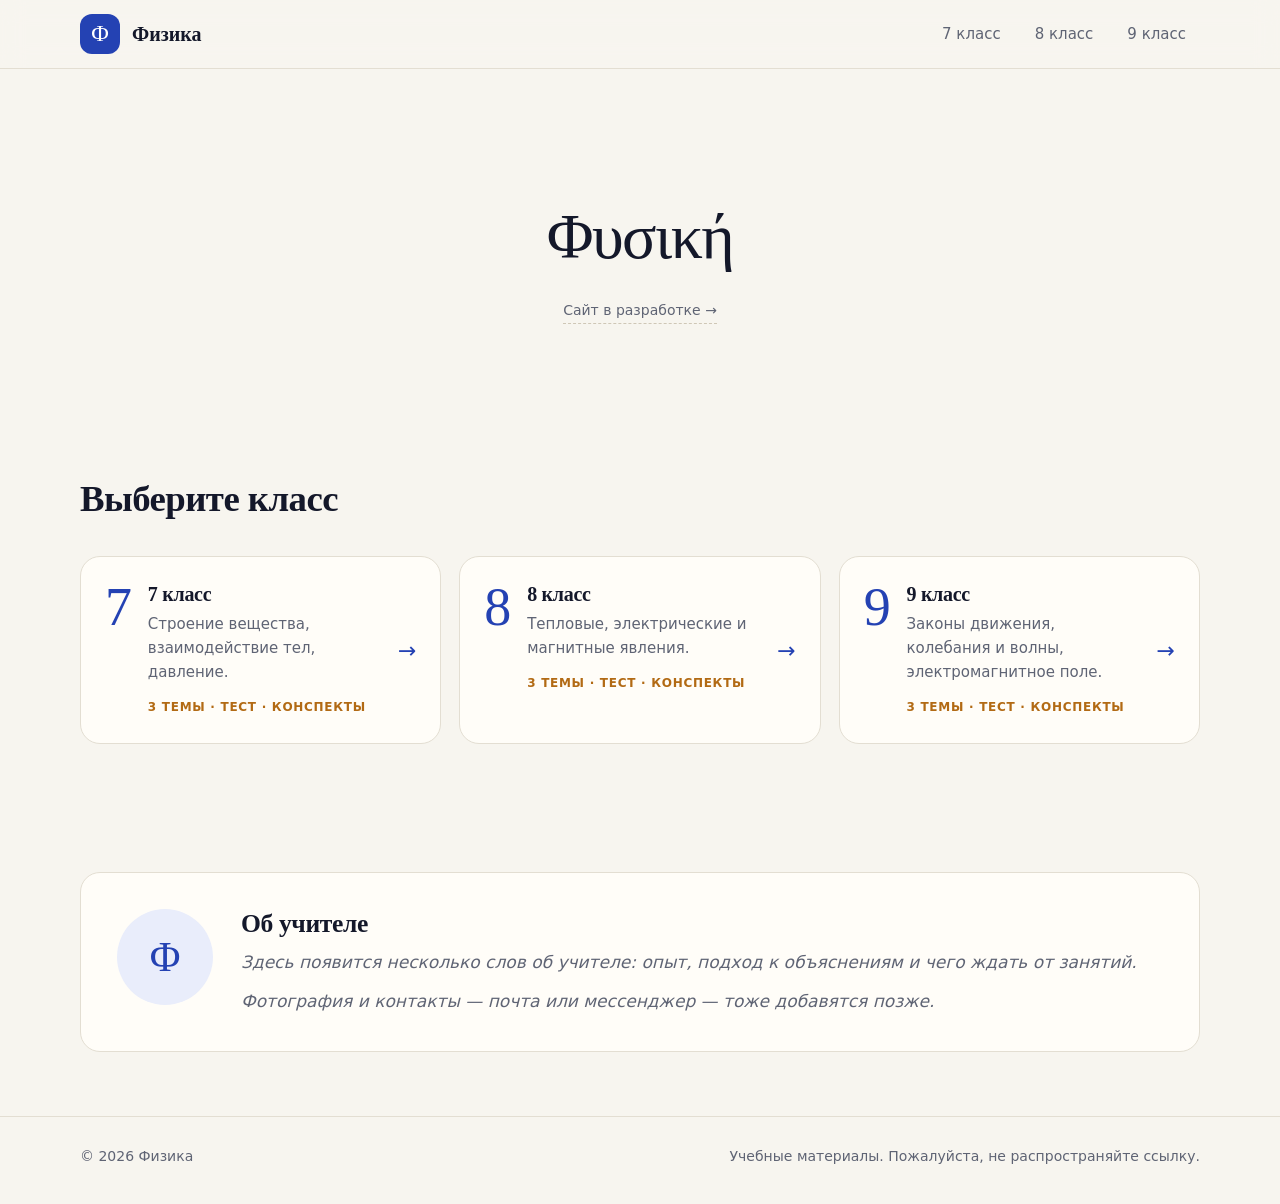
==== index.html @ 5080e692 "Add files via upload" ====
<!doctype html>
<html lang="ru">
<head>
  <meta charset="utf-8">
  <meta name="viewport" content="width=device-width, initial-scale=1">
  <meta name="robots" content="noindex, nofollow, noarchive">
  <title>Физика</title>
  <meta name="description" content="Физика для 7–9 классов.">
  <link rel="icon" href="data:image/svg+xml,<svg xmlns='http://www.w3.org/2000/svg' viewBox='0 0 100 100'><rect width='100' height='100' rx='22' fill='%232442b3'/><text x='50' y='73' font-size='62' text-anchor='middle' fill='white' font-family='Georgia'>Φ</text></svg>">
  <link rel="stylesheet" href="assets/style.css">
</head>
<body>
  <a class="skip-link" href="#main">Перейти к содержимому</a>

  <header class="site-header">
    <div class="container header-inner">
      <a class="brand" href="index.html">
        <span class="brand-mark" aria-hidden="true">Φ</span>
        <span class="brand-text">
          <strong>Физика</strong>
        </span>
      </a>
      <nav class="site-nav" aria-label="Основная навигация">
        <a href="grade-7.html">7 класс</a>
        <a href="grade-8.html">8 класс</a>
        <a href="grade-9.html">9 класс</a>
      </nav>
    </div>
  </header>

  <main id="main">
    <section class="hero hero-center">
      <div class="container hero-inner">
        <h1 class="hero-greek" lang="el">Φυσική</h1>
        <a class="dev-note" href="development.html">Сайт в разработке <span aria-hidden="true">→</span></a>
      </div>
    </section>

    <section class="section" id="grades">
      <div class="container">
        <div class="section-head">
          <h2>Выберите класс</h2>
        </div>

        <div class="grade-grid">
          <a class="grade-card" href="grade-7.html">
            <span class="grade-num" aria-hidden="true">7</span>
            <div>
              <h3>7 класс</h3>
              <p>Строение вещества, взаимодействие тел, давление.</p>
              <span class="grade-meta">3 темы · тест · конспекты</span>
            </div>
            <span class="grade-arrow" aria-hidden="true">→</span>
          </a>

          <a class="grade-card" href="grade-8.html">
            <span class="grade-num" aria-hidden="true">8</span>
            <div>
              <h3>8 класс</h3>
              <p>Тепловые, электрические и магнитные явления.</p>
              <span class="grade-meta">3 темы · тест · конспекты</span>
            </div>
            <span class="grade-arrow" aria-hidden="true">→</span>
          </a>

          <a class="grade-card" href="grade-9.html">
            <span class="grade-num" aria-hidden="true">9</span>
            <div>
              <h3>9 класс</h3>
              <p>Законы движения, колебания и волны, электромагнитное поле.</p>
              <span class="grade-meta">3 темы · тест · конспекты</span>
            </div>
            <span class="grade-arrow" aria-hidden="true">→</span>
          </a>
        </div>
      </div>
    </section>

    <section class="section" id="about">
      <div class="container">
        <div class="about-card">
          <span class="avatar" aria-hidden="true">Φ</span>
          <div>
            <h2>Об учителе</h2>
            <p class="tbd">
              Здесь появится несколько слов об учителе: опыт, подход к объяснениям
              и чего ждать от занятий.
            </p>
            <p class="tbd">
              Фотография и контакты — почта или мессенджер — тоже добавятся позже.
            </p>
          </div>
        </div>
      </div>
    </section>
  </main>

  <footer class="site-footer">
    <div class="container footer-inner">
      <p>© 2026 Физика</p>
      <p>Учебные материалы. Пожалуйста, не распространяйте ссылку.</p>
    </div>
  </footer>
</body>
</html>
---- assets/style.css ----
/* ============================================================
   Физика — общий стиль
   ============================================================ */

:root {
  --bg: #f7f5ef;
  --surface: #fffdf8;
  --ink: #14182a;
  --muted: #5f6474;
  --line: #e3ded2;
  --accent: #2442b3;
  --accent-soft: #e9edfb;
  --amber: #b26a14;
  --radius: 20px;
  --shadow: 0 1px 2px rgba(20, 24, 42, .05), 0 18px 40px -24px rgba(20, 24, 42, .35);
  --serif: "Iowan Old Style", "Palatino Linotype", Palatino, Georgia, "Times New Roman", serif;
  --sans: system-ui, -apple-system, "Segoe UI", Roboto, "Helvetica Neue", Arial, sans-serif;
  --mono: ui-monospace, SFMono-Regular, Menlo, Consolas, monospace;
}

*,
*::before,
*::after {
  box-sizing: border-box;
}

html {
  scroll-behavior: smooth;
}

body {
  margin: 0;
  background: var(--bg);
  color: var(--ink);
  font-family: var(--sans);
  font-size: 17px;
  line-height: 1.6;
  -webkit-font-smoothing: antialiased;
}

img {
  max-width: 100%;
  display: block;
}

a {
  color: inherit;
}

button {
  font: inherit;
}

.container {
  width: min(1120px, calc(100% - 40px));
  margin-inline: auto;
}

h1,
h2,
h3 {
  font-family: var(--serif);
  font-weight: 600;
  letter-spacing: -.015em;
  line-height: 1.15;
}

p {
  margin: 0;
}

:focus-visible {
  outline: 3px solid var(--accent);
  outline-offset: 3px;
  border-radius: 4px;
}

::selection {
  background: var(--accent);
  color: #fff;
}

/* ===== Ссылка «к содержимому» ===== */

.skip-link {
  position: absolute;
  left: 12px;
  top: -60px;
  z-index: 100;
  background: var(--ink);
  color: #fff;
  padding: 10px 16px;
  border-radius: 10px;
  text-decoration: none;
  transition: top .2s ease;
}

.skip-link:focus {
  top: 12px;
}

/* ===== Шапка ===== */

.site-header {
  position: sticky;
  top: 0;
  z-index: 50;
  background: rgba(247, 245, 239, .88);
  backdrop-filter: blur(12px);
  border-bottom: 1px solid var(--line);
}

.header-inner {
  display: flex;
  align-items: center;
  justify-content: space-between;
  gap: 20px;
  min-height: 68px;
}

.brand {
  display: inline-flex;
  align-items: center;
  gap: 12px;
  text-decoration: none;
}

.brand-mark {
  display: grid;
  place-items: center;
  width: 40px;
  height: 40px;
  border-radius: 12px;
  background: var(--accent);
  color: #fff;
  font-family: var(--serif);
  font-size: 24px;
  line-height: 1;
  padding-bottom: 2px;
}

.brand-text {
  display: flex;
  flex-direction: column;
  line-height: 1.2;
}

.brand-text strong {
  font-family: var(--serif);
  font-size: 20px;
  font-weight: 600;
}

.brand-text small {
  color: var(--muted);
  font-size: 12px;
  letter-spacing: .04em;
  text-transform: uppercase;
}

.site-nav {
  display: flex;
  align-items: center;
  gap: 6px;
}

.site-nav a {
  padding: 8px 14px;
  border-radius: 999px;
  text-decoration: none;
  font-size: 15px;
  color: var(--muted);
  transition: color .15s ease, background .15s ease;
}

.site-nav a:hover {
  color: var(--ink);
  background: rgba(20, 24, 42, .05);
}

.site-nav a[aria-current="page"] {
  color: var(--accent);
  background: var(--accent-soft);
  font-weight: 600;
}

/* ===== Главный экран ===== */

.hero {
  position: relative;
  overflow: hidden;
  padding: 88px 0 76px;
}

.hero::after {
  content: "";
  position: absolute;
  right: -140px;
  top: -120px;
  width: 460px;
  height: 460px;
  border-radius: 50%;
  background: radial-gradient(circle, rgba(36, 66, 179, .10), transparent 68%);
  pointer-events: none;
}

.hero-inner {
  position: relative;
  z-index: 1;
  max-width: 760px;
}

.eyebrow {
  display: inline-flex;
  align-items: center;
  gap: 10px;
  margin: 0 0 18px;
  color: var(--amber);
  font-size: 12px;
  font-weight: 700;
  letter-spacing: .16em;
  text-transform: uppercase;
}

.eyebrow::before {
  content: "";
  width: 26px;
  height: 2px;
  background: currentColor;
  border-radius: 2px;
}

.hero h1 {
  margin: 0;
  font-size: clamp(2.4rem, 5.4vw, 4rem);
  line-height: 1.04;
  letter-spacing: -.025em;
}

.lead {
  max-width: 58ch;
  margin-top: 22px;
  color: var(--muted);
  font-size: 1.1rem;
}

.hero-actions {
  display: flex;
  flex-wrap: wrap;
  gap: 12px;
  margin-top: 32px;
}

.btn {
  display: inline-flex;
  align-items: center;
  justify-content: center;
  gap: 8px;
  min-height: 48px;
  padding: 12px 24px;
  border: 1px solid var(--ink);
  border-radius: 999px;
  background: var(--ink);
  color: #fff;
  font-size: 15px;
  font-weight: 600;
  text-decoration: none;
  cursor: pointer;
  transition: transform .15s ease, background .15s ease, border-color .15s ease;
}

.btn:hover {
  transform: translateY(-1px);
  background: #232941;
}

.btn-ghost {
  background: transparent;
  color: var(--ink);
  border-color: var(--line);
}

.btn-ghost:hover {
  background: var(--surface);
  border-color: #cfc8b8;
}

.btn[disabled],
.btn-disabled {
  opacity: .45;
  cursor: not-allowed;
  transform: none;
}

.notice {
  display: inline-flex;
  align-items: center;
  gap: 8px;
  margin-top: 30px;
  color: var(--muted);
  font-size: 14px;
}

.notice::before {
  content: "";
  width: 7px;
  height: 7px;
  border-radius: 50%;
  background: var(--amber);
}

/* ===== Минимальный главный экран ===== */

.hero-center {
  padding: clamp(72px, 15vh, 150px) 0 clamp(56px, 10vh, 100px);
  text-align: center;
}

.hero-center::after {
  display: none;
}

.hero-center .hero-inner {
  max-width: none;
}

.hero-greek {
  margin: 0;
  font-family: var(--serif);
  font-weight: 500;
  font-size: clamp(4.5rem, 16vw, 10rem);
  line-height: .95;
  letter-spacing: -.045em;
}

.dev-note {
  display: inline-block;
  margin-top: 28px;
  padding-bottom: 2px;
  border-bottom: 1px dashed #cfc7b6;
  color: var(--muted);
  font-size: 14px;
  text-decoration: none;
  transition: color .15s ease, border-color .15s ease;
}

.dev-note:hover {
  color: var(--accent);
  border-bottom-color: var(--accent);
}

.dev-body {
  max-width: 780px;
}

.dev-body .steps {
  margin-top: 40px;
}

.dev-body > .tbd {
  margin-top: 32px;
}

/* Декоративные формулы */

.formula {
  position: absolute;
  font-family: var(--serif);
  font-style: italic;
  color: rgba(36, 66, 179, .16);
  user-select: none;
  pointer-events: none;
  z-index: 0;
}

.formula-1 { top: 96px; right: 6%; font-size: 46px; transform: rotate(-8deg); }
.formula-2 { top: 210px; right: 14%; font-size: 30px; transform: rotate(5deg); }
.formula-3 { bottom: 90px; right: 8%; font-size: 38px; transform: rotate(-4deg); }
.formula-4 { bottom: 30px; right: 22%; font-size: 24px; transform: rotate(9deg); }

/* ===== Секции ===== */

.section {
  padding: 64px 0;
}

.section-head {
  max-width: 640px;
  margin-bottom: 36px;
}

.section-head h2 {
  margin: 0;
  font-size: clamp(1.7rem, 3vw, 2.3rem);
}

.section-head p {
  margin-top: 12px;
  color: var(--muted);
}

/* ===== Классы ===== */

.grade-grid {
  display: grid;
  grid-template-columns: repeat(3, 1fr);
  gap: 18px;
}

.grade-card {
  display: flex;
  align-items: flex-start;
  gap: 18px;
  padding: 26px 24px;
  border: 1px solid var(--line);
  border-radius: var(--radius);
  background: var(--surface);
  text-decoration: none;
  transition: transform .18s ease, box-shadow .18s ease, border-color .18s ease;
}

.grade-card:hover {
  transform: translateY(-3px);
  border-color: #cdd5ee;
  box-shadow: var(--shadow);
}

.grade-num {
  font-family: var(--serif);
  font-size: 54px;
  line-height: .9;
  color: var(--accent);
  letter-spacing: -.04em;
}

.grade-card h3 {
  margin: 0;
  font-size: 1.25rem;
}

.grade-card p {
  margin-top: 6px;
  color: var(--muted);
  font-size: 15px;
}

.grade-meta {
  display: block;
  margin-top: 14px;
  color: var(--amber);
  font-size: 12px;
  font-weight: 700;
  letter-spacing: .06em;
  text-transform: uppercase;
}

.grade-arrow {
  margin-left: auto;
  align-self: center;
  color: var(--accent);
  font-size: 22px;
  transition: transform .18s ease;
}

.grade-card:hover .grade-arrow {
  transform: translateX(4px);
}

/* ===== Как устроен курс ===== */

.steps {
  display: grid;
  grid-template-columns: repeat(3, 1fr);
  gap: 28px;
  padding: 8px 0 12px;
}

.step {
  padding-top: 18px;
  border-top: 1px solid var(--line);
}

.step-num {
  font-family: var(--mono);
  font-size: 12px;
  letter-spacing: .12em;
  color: var(--amber);
}

.step h3 {
  margin: 10px 0 6px;
  font-size: 1.15rem;
}

.step p {
  color: var(--muted);
  font-size: 15px;
}

/* ===== Об учителе ===== */

.about-card {
  display: grid;
  grid-template-columns: 96px 1fr;
  gap: 28px;
  align-items: start;
  padding: 36px;
  border: 1px solid var(--line);
  border-radius: var(--radius);
  background: var(--surface);
}

.avatar {
  display: grid;
  place-items: center;
  width: 96px;
  height: 96px;
  border-radius: 50%;
  background: var(--accent-soft);
  color: var(--accent);
  font-family: var(--serif);
  font-size: 42px;
}

.about-card h2 {
  margin: 0 0 10px;
  font-size: 1.6rem;
}

.about-card p + p {
  margin-top: 12px;
}

.tbd {
  color: var(--muted);
  font-style: italic;
}

/* ===== Страница класса ===== */

.page-hero {
  padding: 48px 0 40px;
  background: linear-gradient(180deg, var(--surface), var(--bg));
  border-bottom: 1px solid var(--line);
}

.back-link {
  display: inline-flex;
  align-items: center;
  gap: 8px;
  margin-bottom: 26px;
  color: var(--muted);
  font-size: 14px;
  text-decoration: none;
}

.back-link:hover {
  color: var(--ink);
}

.page-hero h1 {
  margin: 0;
  font-size: clamp(2.1rem, 4.4vw, 3.2rem);
}

.page-hero .lead {
  margin-top: 16px;
}

.chips {
  display: flex;
  flex-wrap: wrap;
  gap: 8px;
  margin-top: 28px;
}

.chips a {
  padding: 9px 16px;
  border: 1px solid var(--line);
  border-radius: 999px;
  background: var(--surface);
  color: var(--muted);
  font-size: 14px;
  text-decoration: none;
  transition: color .15s ease, border-color .15s ease, background .15s ease;
}

.chips a:hover {
  color: var(--accent);
  border-color: #cdd5ee;
  background: var(--accent-soft);
}

/* ===== Тема ===== */

.topic {
  padding: 56px 0;
  border-top: 1px solid var(--line);
  scroll-margin-top: 88px;
}

.page-hero + .topic {
  border-top: 0;
}

.topic-head {
  display: flex;
  gap: 20px;
  align-items: flex-start;
}

.topic-num {
  flex: none;
  padding-top: 8px;
  font-family: var(--mono);
  font-size: 13px;
  letter-spacing: .1em;
  color: var(--amber);
}

.topic-head h2 {
  margin: 0;
  font-size: clamp(1.5rem, 2.8vw, 2rem);
}

.topic-head p {
  margin-top: 8px;
  color: var(--muted);
}

.topic-body {
  display: grid;
  grid-template-columns: 1.15fr .85fr;
  gap: 28px;
  margin-top: 28px;
  padding-left: 36px;
}

/* Превью видео */

.video-card {
  margin: 0;
}

.video-poster {
  position: relative;
  aspect-ratio: 16 / 9;
  border-radius: 16px;
  overflow: hidden;
  background:
    radial-gradient(120% 120% at 15% 10%, rgba(80, 110, 220, .45), transparent 55%),
    linear-gradient(145deg, #1a2138 0%, #141a2b 60%, #0f1422 100%);
  box-shadow: inset 0 0 0 1px rgba(255, 255, 255, .06);
}

.video-poster::before {
  content: "";
  position: absolute;
  inset: 0;
  background-image:
    linear-gradient(rgba(255, 255, 255, .05) 1px, transparent 1px),
    linear-gradient(90deg, rgba(255, 255, 255, .05) 1px, transparent 1px);
  background-size: 46px 46px;
  mask-image: radial-gradient(80% 80% at 50% 50%, #000 20%, transparent 100%);
}

.video-badge {
  position: absolute;
  top: 16px;
  left: 16px;
  padding: 5px 11px;
  border-radius: 999px;
  background: rgba(255, 255, 255, .12);
  color: #e8ecfa;
  font-size: 11px;
  font-weight: 700;
  letter-spacing: .12em;
  text-transform: uppercase;
}

.play {
  position: absolute;
  top: 50%;
  left: 50%;
  transform: translate(-50%, -50%);
  display: grid;
  place-items: center;
  width: 72px;
  height: 72px;
  border: 1px solid rgba(255, 255, 255, .35);
  border-radius: 50%;
  background: rgba(255, 255, 255, .10);
  color: #fff;
  font-size: 22px;
  padding-left: 4px;
  backdrop-filter: blur(4px);
}

.video-soon {
  position: absolute;
  right: 16px;
  bottom: 14px;
  color: rgba(232, 236, 250, .75);
  font-family: var(--mono);
  font-size: 12px;
  letter-spacing: .08em;
}

.video-card figcaption {
  margin-top: 10px;
  color: var(--muted);
  font-size: 13px;
}

/* Сюда встаёт настоящий плеер, когда появится видео */

.video-frame {
  aspect-ratio: 16 / 9;
  border-radius: 16px;
  overflow: hidden;
  background: #0f1422;
  box-shadow: inset 0 0 0 1px rgba(255, 255, 255, .06);
}

.video-frame iframe {
  display: block;
  width: 100%;
  height: 100%;
  border: 0;
}

/* Карточки материалов */

.topic-res {
  display: grid;
  gap: 16px;
  align-content: start;
}

.res-card {
  padding: 20px 22px;
  border: 1px solid var(--line);
  border-radius: 16px;
  background: var(--surface);
}

.res-icon {
  display: grid;
  place-items: center;
  width: 38px;
  height: 38px;
  margin-bottom: 12px;
  border-radius: 10px;
  background: var(--accent-soft);
  color: var(--accent);
  font-size: 18px;
}

.res-card h3 {
  margin: 0;
  font-size: 1.05rem;
}

.res-card p {
  margin-top: 6px;
  color: var(--muted);
  font-size: 14px;
}

.pill {
  display: inline-block;
  margin-top: 14px;
  padding: 4px 11px;
  border-radius: 999px;
  background: #f1ede3;
  color: var(--muted);
  font-size: 11px;
  font-weight: 700;
  letter-spacing: .08em;
  text-transform: uppercase;
}

.pill-link {
  background: var(--accent-soft);
  color: var(--accent);
  text-decoration: none;
  transition: background .15s ease;
}

.pill-link:hover {
  background: #d9e2fb;
}

/* ===== Тест и дополнительные материалы ===== */

.assessment {
  padding: 64px 0 72px;
  border-top: 1px solid var(--line);
}

.assessment-grid {
  display: grid;
  grid-template-columns: 1.15fr .85fr;
  gap: 20px;
  align-items: stretch;
}

.test-card {
  position: relative;
  overflow: hidden;
  padding: 40px;
  border-radius: 24px;
  background:
    radial-gradient(90% 120% at 100% 0%, rgba(70, 100, 210, .35), transparent 60%),
    #161b2e;
  color: #f3f1ea;
}

.test-card::after {
  content: "F = ma";
  position: absolute;
  right: 24px;
  bottom: -10px;
  font-family: var(--serif);
  font-style: italic;
  font-size: 64px;
  color: rgba(255, 255, 255, .06);
  pointer-events: none;
}

.eyebrow.light {
  color: #f0c78a;
}

.test-card h2 {
  margin: 0;
  font-size: clamp(1.5rem, 2.6vw, 2rem);
}

.test-card p {
  margin-top: 12px;
  max-width: 46ch;
  color: rgba(243, 241, 234, .72);
}

.test-meta {
  display: flex;
  flex-wrap: wrap;
  gap: 18px;
  margin-top: 20px;
  color: rgba(243, 241, 234, .6);
  font-family: var(--mono);
  font-size: 12px;
  letter-spacing: .06em;
}

.test-card .btn {
  margin-top: 26px;
  border-color: rgba(255, 255, 255, .28);
  background: rgba(255, 255, 255, .10);
  color: #fff;
}

.hint {
  margin-top: 12px;
  color: rgba(243, 241, 234, .5);
  font-size: 13px;
}

.extra-card {
  padding: 40px;
  border: 1px dashed #cfc7b6;
  border-radius: 24px;
}

.extra-card h2 {
  margin: 0;
  font-size: clamp(1.4rem, 2.4vw, 1.8rem);
}

.extra-card > p {
  margin-top: 10px;
  color: var(--muted);
  font-size: 15px;
}

.soon-list {
  margin: 22px 0 0;
  padding: 0;
  list-style: none;
}

.soon-list li {
  display: flex;
  align-items: baseline;
  justify-content: space-between;
  gap: 16px;
  padding: 12px 0;
  border-bottom: 1px dashed var(--line);
  font-size: 15px;
}

.soon-list li:last-child {
  border-bottom: 0;
}

.soon-list em {
  color: var(--muted);
  font-size: 11px;
  font-style: normal;
  font-weight: 700;
  letter-spacing: .1em;
  text-transform: uppercase;
}

/* ===== Подвал ===== */

.site-footer {
  border-top: 1px solid var(--line);
  padding: 28px 0 36px;
  color: var(--muted);
  font-size: 14px;
}

.footer-inner {
  display: flex;
  flex-wrap: wrap;
  justify-content: space-between;
  gap: 10px 24px;
}

.footer-inner a {
  color: var(--muted);
}

/* ===== Адаптив ===== */

@media (max-width: 1040px) {
  .formula {
    display: none;
  }
}

@media (max-width: 960px) {
  .grade-grid,
  .steps {
    grid-template-columns: 1fr;
  }

  .topic-body,
  .assessment-grid {
    grid-template-columns: 1fr;
    padding-left: 0;
  }

  .topic-head {
    gap: 14px;
  }

  .formula-3,
  .formula-4 {
    display: none;
  }
}

@media (max-width: 720px) {
  body {
    font-size: 16px;
  }

  .container {
    width: min(1120px, calc(100% - 32px));
  }

  .hero {
    padding: 56px 0 48px;
  }

  .section {
    padding: 48px 0;
  }

  .about-card {
    grid-template-columns: 1fr;
    padding: 26px;
  }

  .avatar {
    width: 72px;
    height: 72px;
    font-size: 32px;
  }

  .test-card,
  .extra-card {
    padding: 28px;
  }

  .formula {
    display: none;
  }
}

@media (max-width: 560px) {
  .header-inner {
    gap: 10px;
  }

  .brand-text small {
    display: none;
  }

  .site-nav {
    gap: 2px;
  }

  .site-nav a {
    padding: 7px 10px;
    font-size: 14px;
  }

  .hero-actions .btn {
    width: 100%;
  }

  .grade-card {
    padding: 22px 18px;
  }

  .topic {
    padding: 44px 0;
  }
}

@media (prefers-reduced-motion: reduce) {
  html {
    scroll-behavior: auto;
  }

  *,
  *::before,
  *::after {
    transition: none !important;
    animation: none !important;
  }
}
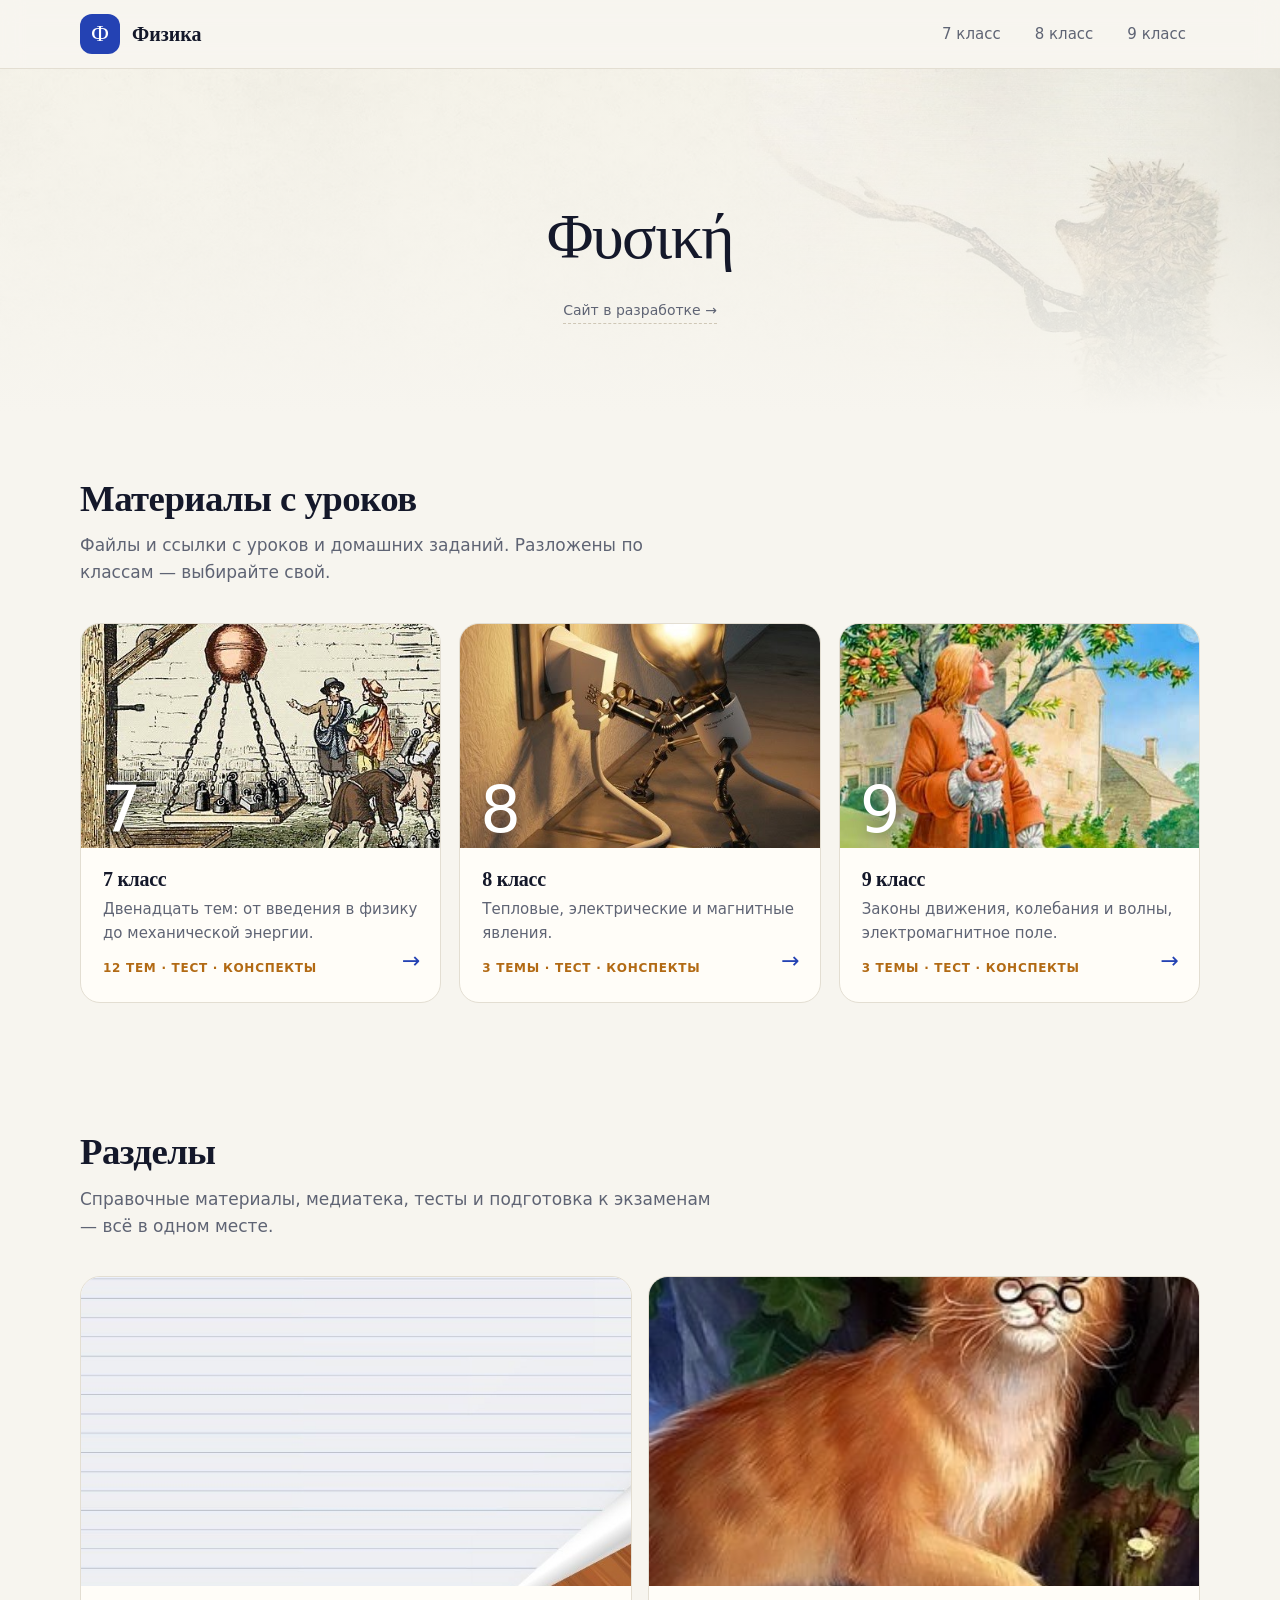
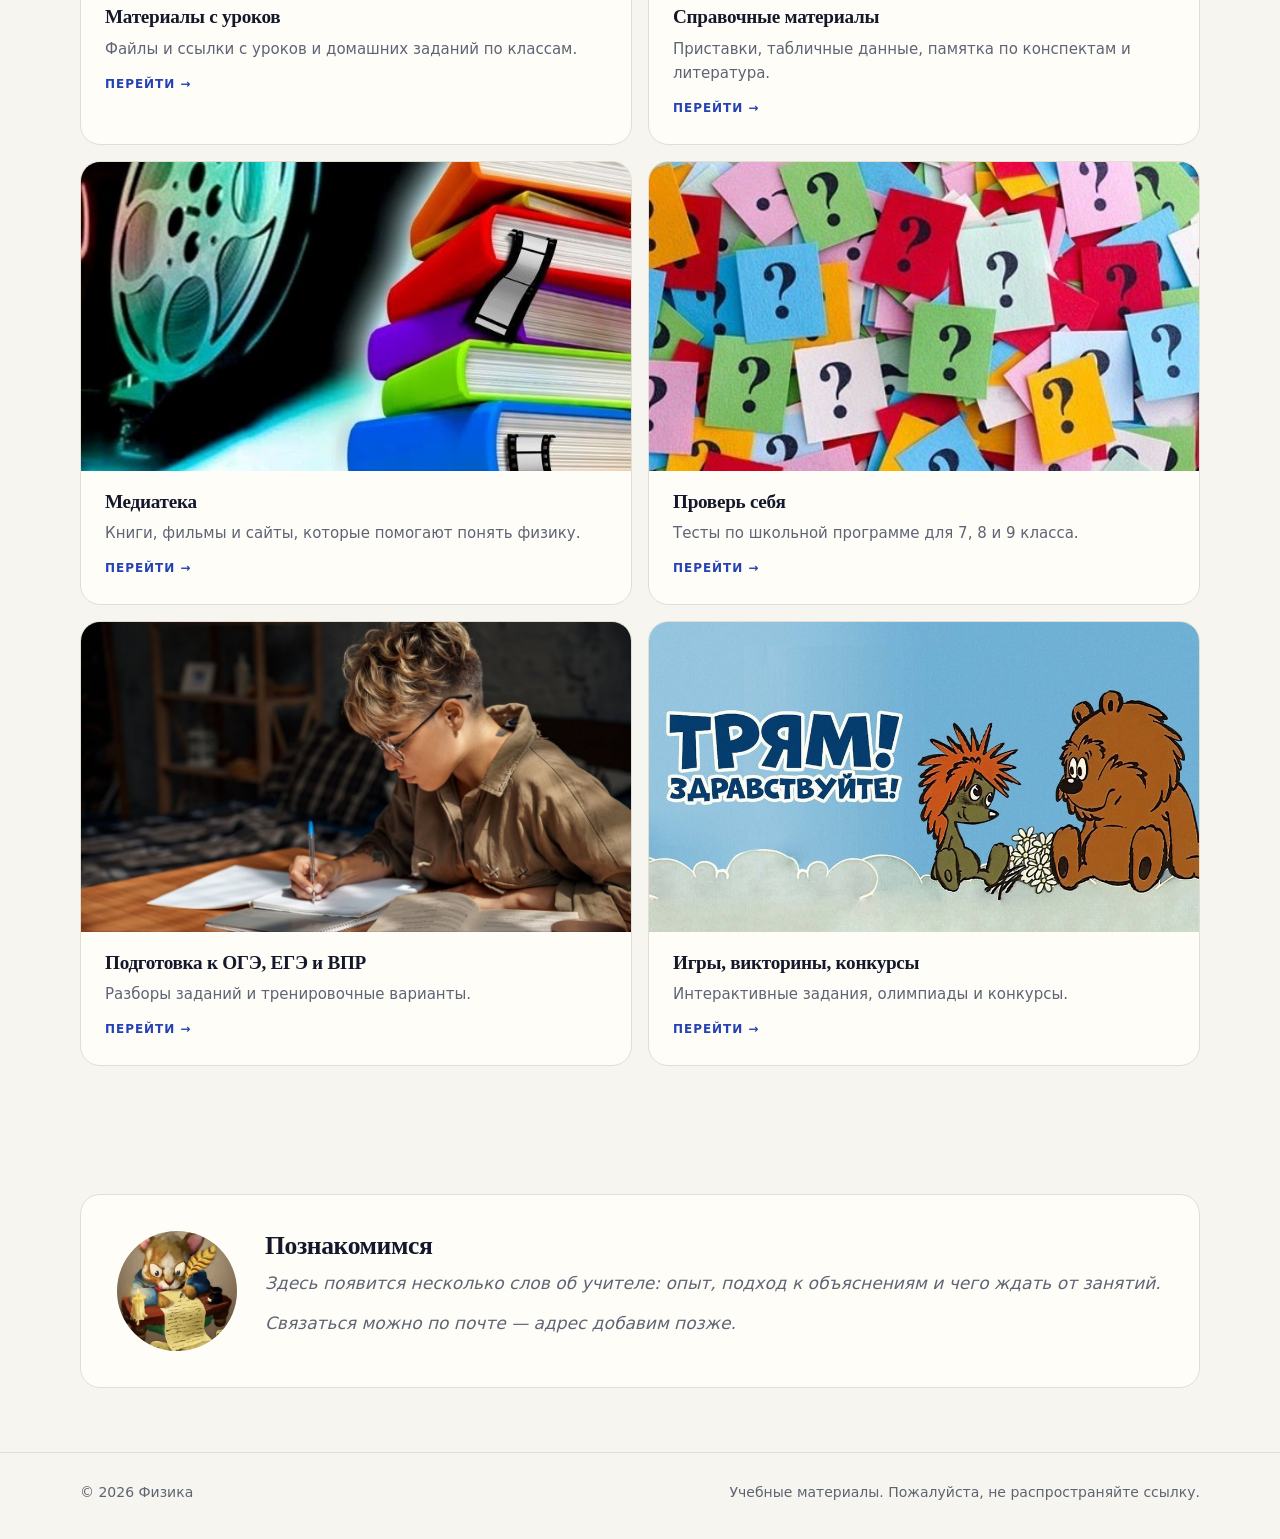
==== commit a9caa3da: "Add files via upload" ====
--- a/index.html
+++ b/index.html
@@ -39,23 +39,30 @@
     <section class="section" id="grades">
       <div class="container">
         <div class="section-head">
-          <h2>Выберите класс</h2>
+          <h2>Материалы с уроков</h2>
+          <p>Файлы и ссылки с уроков и домашних заданий. Разложены по классам — выбирайте свой.</p>
         </div>
 
         <div class="grade-grid">
           <a class="grade-card" href="grade-7.html">
-            <span class="grade-num" aria-hidden="true">7</span>
-            <div>
+            <div class="grade-photo">
+              <img src="assets/img/grade-7.jpg" alt="" loading="lazy">
+              <span class="grade-num" aria-hidden="true">7</span>
+            </div>
+            <div class="grade-body">
               <h3>7 класс</h3>
-              <p>Строение вещества, взаимодействие тел, давление.</p>
-              <span class="grade-meta">3 темы · тест · конспекты</span>
+              <p>Двенадцать тем: от введения в физику до механической энергии.</p>
+              <span class="grade-meta">12 тем · тест · конспекты</span>
             </div>
             <span class="grade-arrow" aria-hidden="true">→</span>
           </a>
 
           <a class="grade-card" href="grade-8.html">
-            <span class="grade-num" aria-hidden="true">8</span>
-            <div>
+            <div class="grade-photo">
+              <img src="assets/img/grade-8.jpg" alt="" loading="lazy">
+              <span class="grade-num" aria-hidden="true">8</span>
+            </div>
+            <div class="grade-body">
               <h3>8 класс</h3>
               <p>Тепловые, электрические и магнитные явления.</p>
               <span class="grade-meta">3 темы · тест · конспекты</span>
@@ -64,8 +71,11 @@
           </a>
 
           <a class="grade-card" href="grade-9.html">
-            <span class="grade-num" aria-hidden="true">9</span>
-            <div>
+            <div class="grade-photo">
+              <img src="assets/img/grade-9.jpg" alt="" loading="lazy">
+              <span class="grade-num" aria-hidden="true">9</span>
+            </div>
+            <div class="grade-body">
               <h3>9 класс</h3>
               <p>Законы движения, колебания и волны, электромагнитное поле.</p>
               <span class="grade-meta">3 темы · тест · конспекты</span>
@@ -76,18 +86,95 @@
       </div>
     </section>
 
+    <section class="section" id="sections">
+      <div class="container">
+        <div class="section-head">
+          <h2>Разделы</h2>
+          <p>Справочные материалы, медиатека, тесты и подготовка к экзаменам — всё в одном месте.</p>
+        </div>
+
+        <div class="hub-grid">
+          <a class="hub-card" href="materials.html">
+            <div class="hub-media">
+              <img src="assets/img/materials.jpg" alt="" loading="lazy">
+            </div>
+            <div class="hub-body">
+              <h3>Материалы с уроков</h3>
+              <p>Файлы и ссылки с уроков и домашних заданий по классам.</p>
+              <span class="hub-more">Перейти →</span>
+            </div>
+          </a>
+
+          <a class="hub-card" href="reference.html">
+            <div class="hub-media">
+              <img src="assets/img/reference.jpg" alt="" loading="lazy">
+            </div>
+            <div class="hub-body">
+              <h3>Справочные материалы</h3>
+              <p>Приставки, табличные данные, памятка по конспектам и литература.</p>
+              <span class="hub-more">Перейти →</span>
+            </div>
+          </a>
+
+          <a class="hub-card" href="media.html">
+            <div class="hub-media">
+              <img src="assets/img/media.jpg" alt="" loading="lazy">
+            </div>
+            <div class="hub-body">
+              <h3>Медиатека</h3>
+              <p>Книги, фильмы и сайты, которые помогают понять физику.</p>
+              <span class="hub-more">Перейти →</span>
+            </div>
+          </a>
+
+          <a class="hub-card" href="tests.html">
+            <div class="hub-media">
+              <img src="assets/img/tests.jpg" alt="" loading="lazy">
+            </div>
+            <div class="hub-body">
+              <h3>Проверь себя</h3>
+              <p>Тесты по школьной программе для 7, 8 и 9 класса.</p>
+              <span class="hub-more">Перейти →</span>
+            </div>
+          </a>
+
+          <a class="hub-card" href="exams.html">
+            <div class="hub-media">
+              <img src="assets/img/exams.jpg" alt="" loading="lazy">
+            </div>
+            <div class="hub-body">
+              <h3>Подготовка к ОГЭ, ЕГЭ и ВПР</h3>
+              <p>Разборы заданий и тренировочные варианты.</p>
+              <span class="hub-more">Перейти →</span>
+            </div>
+          </a>
+
+          <a class="hub-card" href="activities.html">
+            <div class="hub-media">
+              <img src="assets/img/activities.jpg" alt="" loading="lazy">
+            </div>
+            <div class="hub-body">
+              <h3>Игры, викторины, конкурсы</h3>
+              <p>Интерактивные задания, олимпиады и конкурсы.</p>
+              <span class="hub-more">Перейти →</span>
+            </div>
+          </a>
+        </div>
+      </div>
+    </section>
+
     <section class="section" id="about">
       <div class="container">
         <div class="about-card">
-          <span class="avatar" aria-hidden="true">Φ</span>
+          <img class="about-photo" src="assets/img/about-anim.webp" alt="" loading="lazy">
           <div>
-            <h2>Об учителе</h2>
+            <h2>Познакомимся</h2>
             <p class="tbd">
               Здесь появится несколько слов об учителе: опыт, подход к объяснениям
               и чего ждать от занятий.
             </p>
             <p class="tbd">
-              Фотография и контакты — почта или мессенджер — тоже добавятся позже.
+              Связаться можно по почте — адрес добавим позже.
             </p>
           </div>
         </div>
--- a/assets/style.css
+++ b/assets/style.css
@@ -314,6 +314,9 @@
 .hero-center {
   padding: clamp(72px, 15vh, 150px) 0 clamp(56px, 10vh, 100px);
   text-align: center;
+  background:
+    linear-gradient(180deg, rgba(247, 245, 239, .62) 0%, rgba(247, 245, 239, .88) 70%, var(--bg) 100%),
+    url("img/hero-hedgehog.jpg") center / cover no-repeat;
 }
 
 .hero-center::after {
@@ -408,10 +411,9 @@
 }
 
 .grade-card {
-  display: flex;
-  align-items: flex-start;
-  gap: 18px;
-  padding: 26px 24px;
+  position: relative;
+  display: block;
+  overflow: hidden;
   border: 1px solid var(--line);
   border-radius: var(--radius);
   background: var(--surface);
@@ -425,12 +427,37 @@
   box-shadow: var(--shadow);
 }
 
-.grade-num {
-  font-family: var(--serif);
-  font-size: 54px;
-  line-height: .9;
-  color: var(--accent);
-  letter-spacing: -.04em;
+.grade-photo {
+  position: relative;
+  overflow: hidden;
+  aspect-ratio: 16 / 10;
+  background: #e9e4d8;
+}
+
+.grade-photo img {
+  width: 100%;
+  height: 100%;
+  object-fit: cover;
+  transition: transform .35s ease;
+}
+
+.grade-card:hover .grade-photo img {
+  transform: scale(1.04);
+}
+
+.grade-photo .grade-num {
+  position: absolute;
+  left: 20px;
+  bottom: 6px;
+  color: #fff;
+  font-size: 64px;
+  line-height: 1;
+  text-shadow: 0 2px 18px rgba(20, 24, 42, .55);
+}
+
+.grade-body {
+  display: block;
+  padding: 20px 22px 24px;
 }
 
 .grade-card h3 {
@@ -455,8 +482,9 @@
 }
 
 .grade-arrow {
-  margin-left: auto;
-  align-self: center;
+  position: absolute;
+  right: 20px;
+  bottom: 24px;
   color: var(--accent);
   font-size: 22px;
   transition: transform .18s ease;
@@ -501,13 +529,21 @@
 
 .about-card {
   display: grid;
-  grid-template-columns: 96px 1fr;
+  grid-template-columns: 120px 1fr;
   gap: 28px;
   align-items: start;
   padding: 36px;
   border: 1px solid var(--line);
   border-radius: var(--radius);
   background: var(--surface);
+}
+
+.about-photo {
+  width: 120px;
+  height: 120px;
+  border-radius: 50%;
+  object-fit: cover;
+  background: var(--accent-soft);
 }
 
 .avatar {
@@ -544,6 +580,14 @@
   border-bottom: 1px solid var(--line);
 }
 
+.page-hero--photo {
+  background-image:
+    linear-gradient(90deg, rgba(255, 253, 248, .96) 0%, rgba(255, 253, 248, .88) 55%, rgba(255, 253, 248, .40) 100%),
+    var(--hero-img);
+  background-size: cover;
+  background-position: center;
+}
+
 .back-link {
   display: inline-flex;
   align-items: center;
@@ -591,7 +635,159 @@
   background: var(--accent-soft);
 }
 
+/* ===== Разделы-хаб ===== */
+
+.hub-grid {
+  display: grid;
+  grid-template-columns: repeat(2, minmax(0, 1fr));
+  gap: 16px;
+}
+
+.hub-card {
+  display: flex;
+  flex-direction: column;
+  overflow: hidden;
+  padding: 0;
+  border: 1px solid var(--line);
+  border-radius: var(--radius);
+  background: var(--surface);
+  text-decoration: none;
+  transition: transform .18s ease, box-shadow .18s ease, border-color .18s ease;
+}
+
+.hub-card:hover {
+  transform: translateY(-3px);
+  border-color: #cdd5ee;
+  box-shadow: var(--shadow);
+}
+
+.hub-media {
+  overflow: hidden;
+  aspect-ratio: 16 / 9;
+  background: #e9e4d8;
+}
+
+.hub-media img {
+  width: 100%;
+  height: 100%;
+  object-fit: cover;
+  transition: transform .35s ease;
+}
+
+.hub-card:hover .hub-media img {
+  transform: scale(1.04);
+}
+
+.hub-body {
+  padding: 20px 24px 24px;
+}
+
+.hub-card h3 {
+  margin: 0;
+  font-size: 1.2rem;
+}
+
+.hub-card p {
+  margin-top: 8px;
+  color: var(--muted);
+  font-size: 15px;
+}
+
+.hub-more {
+  display: inline-block;
+  margin-top: 14px;
+  color: var(--accent);
+  font-size: 12px;
+  font-weight: 700;
+  letter-spacing: .08em;
+  text-transform: uppercase;
+}
+
+/* ===== Страницы разделов ===== */
+
+.info-grid {
+  display: grid;
+  grid-template-columns: repeat(2, minmax(0, 1fr));
+  gap: 18px;
+}
+
+.info-card {
+  padding: 26px 28px;
+  border: 1px solid var(--line);
+  border-radius: 18px;
+  background: var(--surface);
+}
+
+.info-card h2 {
+  margin: 0;
+  font-size: 1.2rem;
+}
+
+.info-card p {
+  margin-top: 8px;
+  color: var(--muted);
+  font-size: 15px;
+}
+
+.info-link {
+  display: inline-block;
+  margin-top: 16px;
+  color: var(--accent);
+  font-size: 14px;
+  font-weight: 600;
+  text-decoration: none;
+}
+
+.info-link:hover {
+  text-decoration: underline;
+}
+
+.section-note {
+  margin-top: 28px;
+  color: var(--muted);
+  font-size: 14px;
+}
+
+@media (max-width: 720px) {
+  .hub-grid,
+  .info-grid {
+    grid-template-columns: 1fr;
+  }
+}
+
 /* ===== Тема ===== */
+
+.topic-index {
+  display: grid;
+  grid-template-columns: repeat(2, minmax(0, 1fr));
+  gap: 0 32px;
+  margin-top: 30px;
+  border-top: 1px solid var(--line);
+}
+
+.topic-index a {
+  display: flex;
+  gap: 14px;
+  padding: 12px 0;
+  border-bottom: 1px solid var(--line);
+  color: var(--ink);
+  font-size: 15px;
+  text-decoration: none;
+  transition: color .15s ease;
+}
+
+.topic-index a span {
+  flex: none;
+  padding-top: 3px;
+  color: var(--amber);
+  font-family: var(--mono);
+  font-size: 12px;
+  letter-spacing: .06em;
+}
+
+.topic-index a:hover {
+  color: var(--accent);
+}
 
 .topic {
   padding: 56px 0;
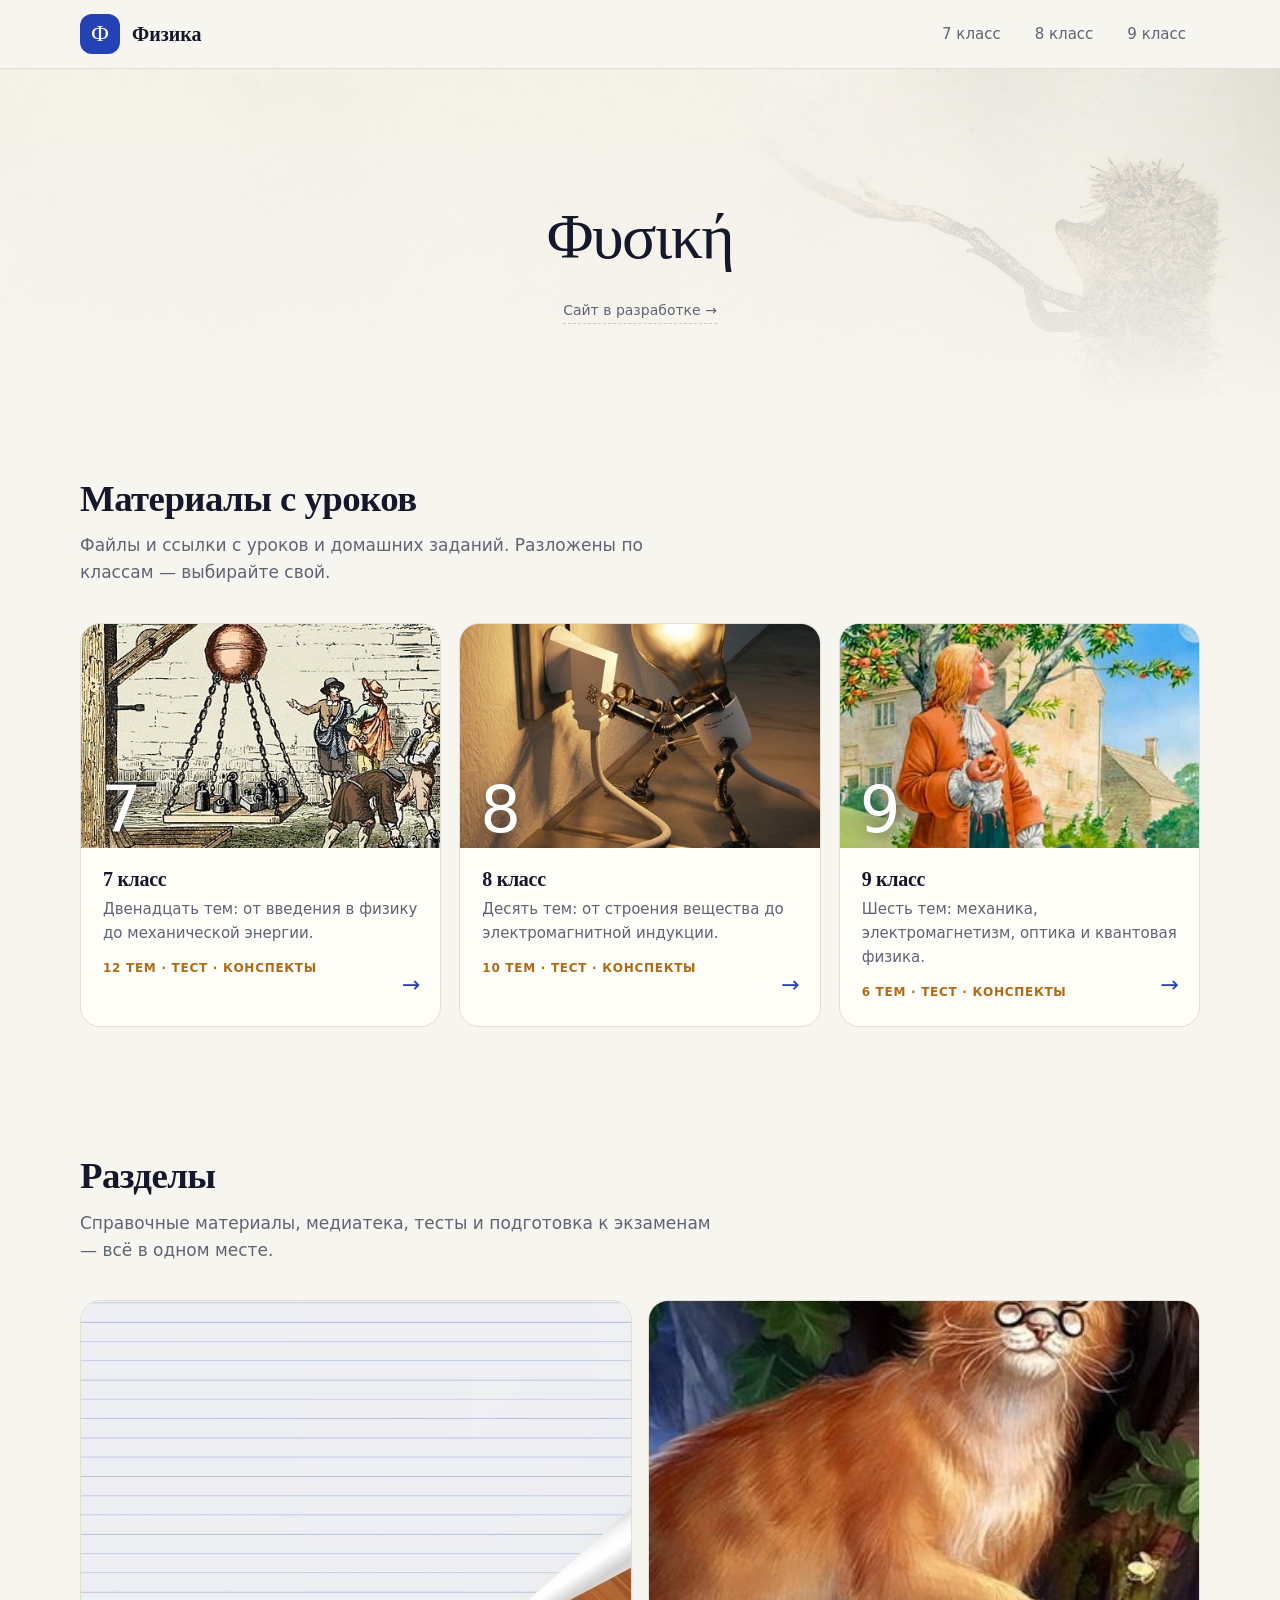
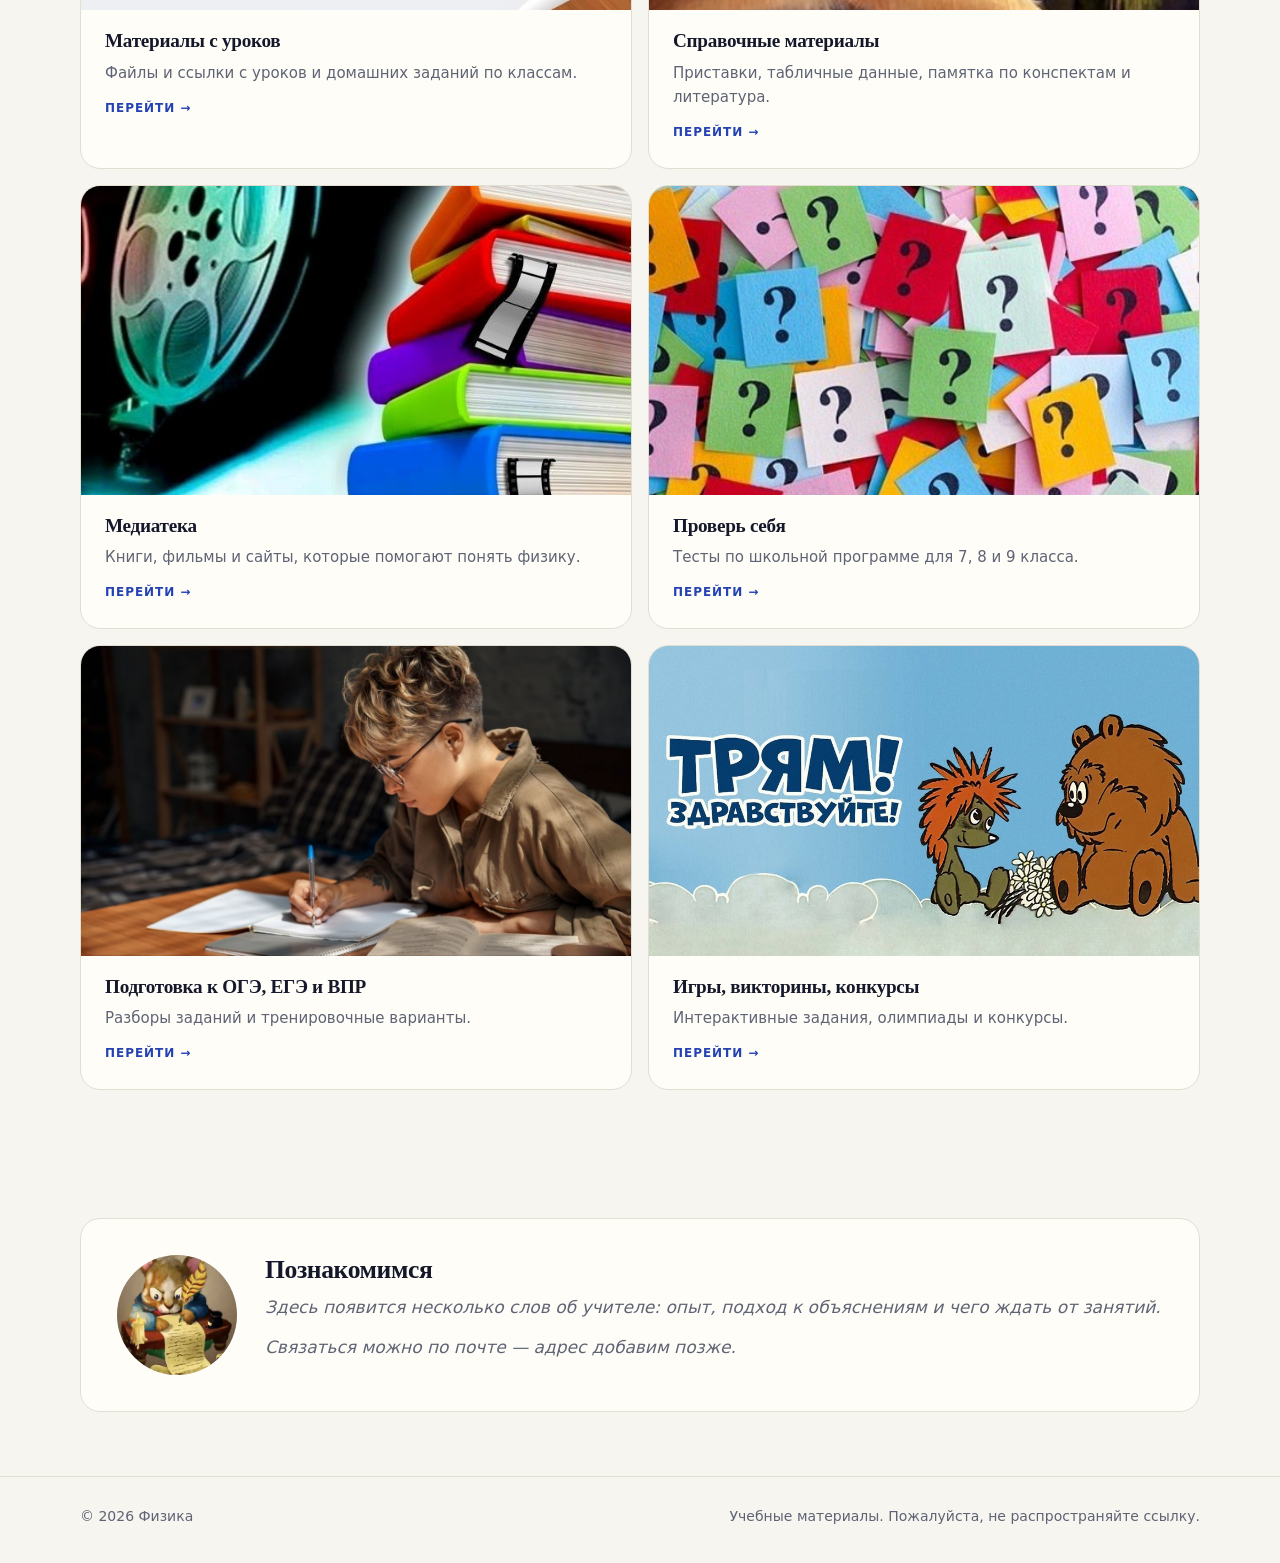
==== commit 1765a9d1: "Add PDF materials, update 8 and 9 grade topics" ====
--- a/index.html
+++ b/index.html
@@ -64,8 +64,8 @@
             </div>
             <div class="grade-body">
               <h3>8 класс</h3>
-              <p>Тепловые, электрические и магнитные явления.</p>
-              <span class="grade-meta">3 темы · тест · конспекты</span>
+              <p>Десять тем: от строения вещества до электромагнитной индукции.</p>
+              <span class="grade-meta">10 тем · тест · конспекты</span>
             </div>
             <span class="grade-arrow" aria-hidden="true">→</span>
           </a>
@@ -77,8 +77,8 @@
             </div>
             <div class="grade-body">
               <h3>9 класс</h3>
-              <p>Законы движения, колебания и волны, электромагнитное поле.</p>
-              <span class="grade-meta">3 темы · тест · конспекты</span>
+              <p>Шесть тем: механика, электромагнетизм, оптика и квантовая физика.</p>
+              <span class="grade-meta">6 тем · тест · конспекты</span>
             </div>
             <span class="grade-arrow" aria-hidden="true">→</span>
           </a>
--- a/assets/style.css
+++ b/assets/style.css
@@ -987,6 +987,17 @@
   background: #d9e2fb;
 }
 
+.pdf-links {
+  display: flex;
+  flex-wrap: wrap;
+  gap: 6px;
+  margin-top: 14px;
+}
+
+.pdf-links .pill {
+  margin-top: 0;
+}
+
 /* ===== Тест и дополнительные материалы ===== */
 
 .assessment {
@@ -1195,6 +1206,12 @@
   .formula {
     display: none;
   }
+
+  .page-hero--photo {
+    background-image:
+      linear-gradient(180deg, rgba(255, 253, 248, .94) 0%, rgba(255, 253, 248, .86) 100%),
+      var(--hero-img);
+  }
 }
 
 @media (max-width: 560px) {
@@ -1220,7 +1237,11 @@
   }
 
   .grade-card {
-    padding: 22px 18px;
+    padding: 0;
+  }
+
+  .grade-body {
+    padding: 18px 18px 22px;
   }
 
   .topic {
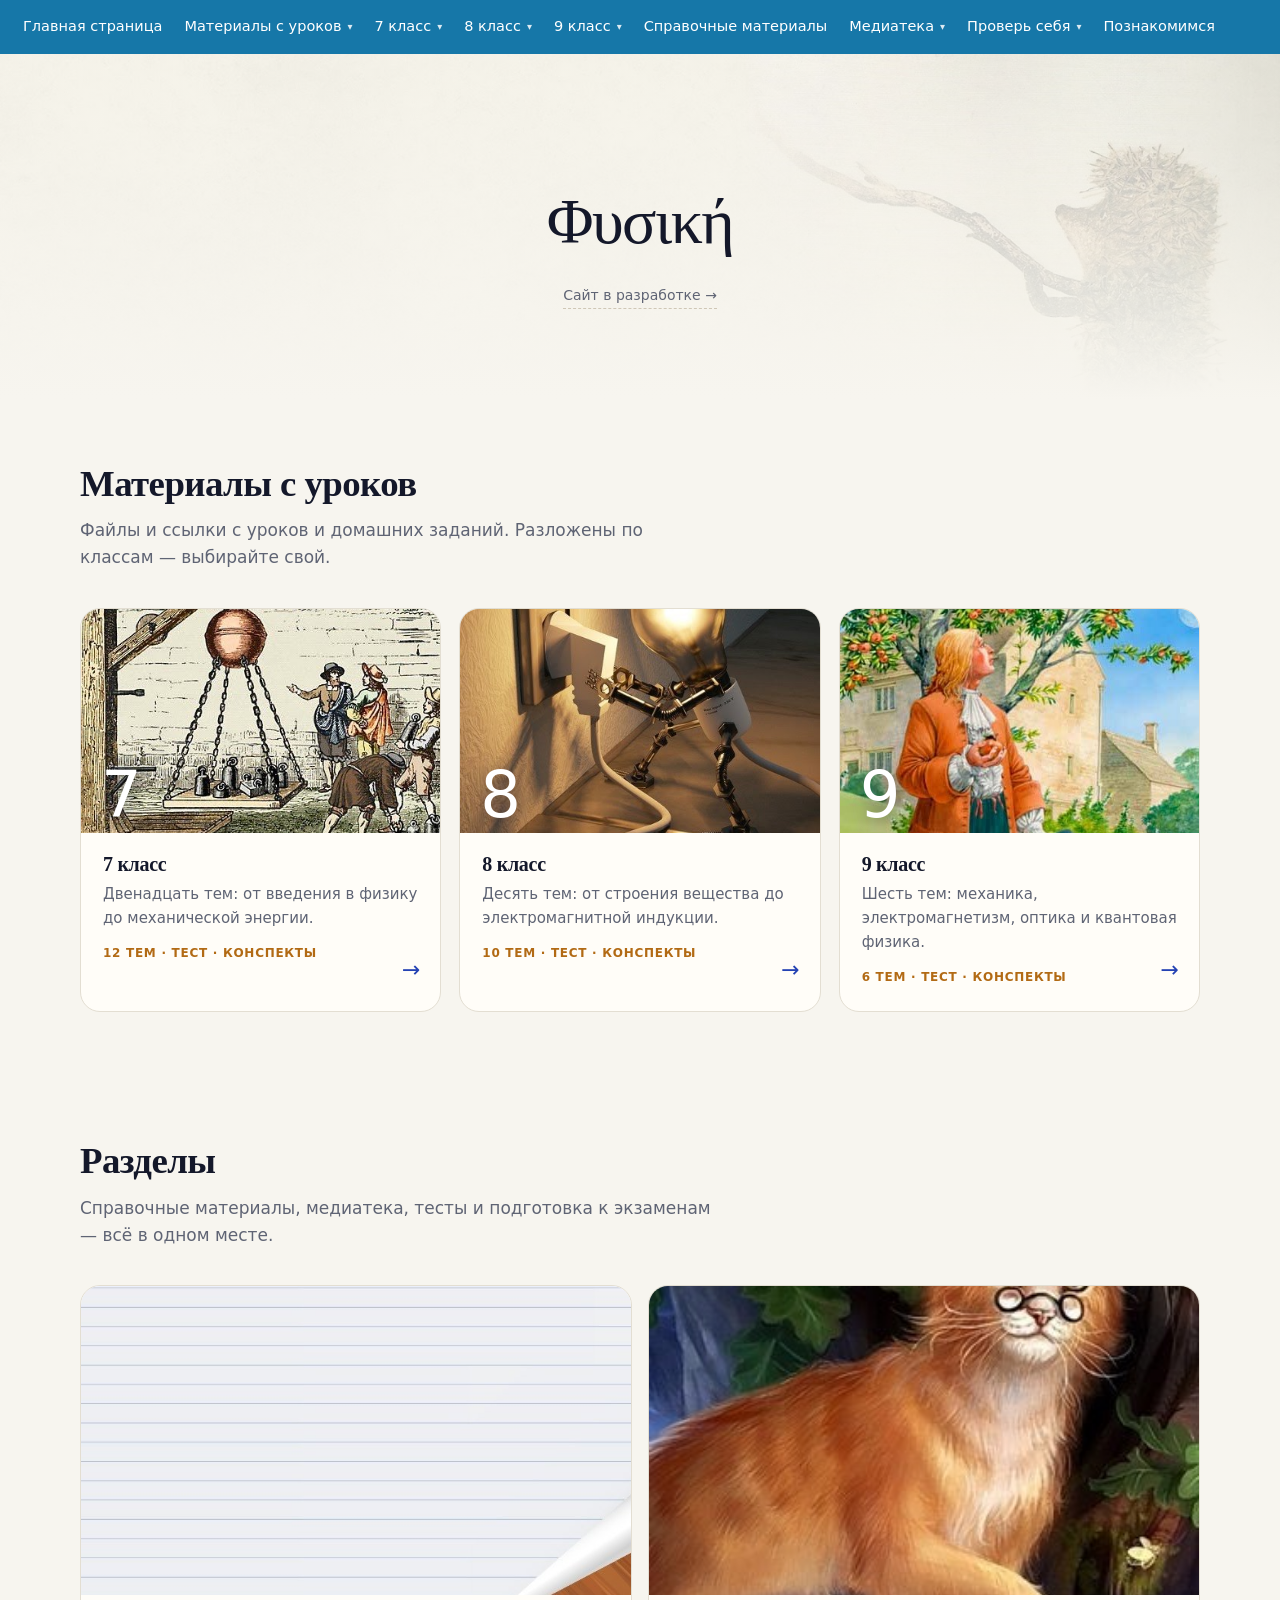
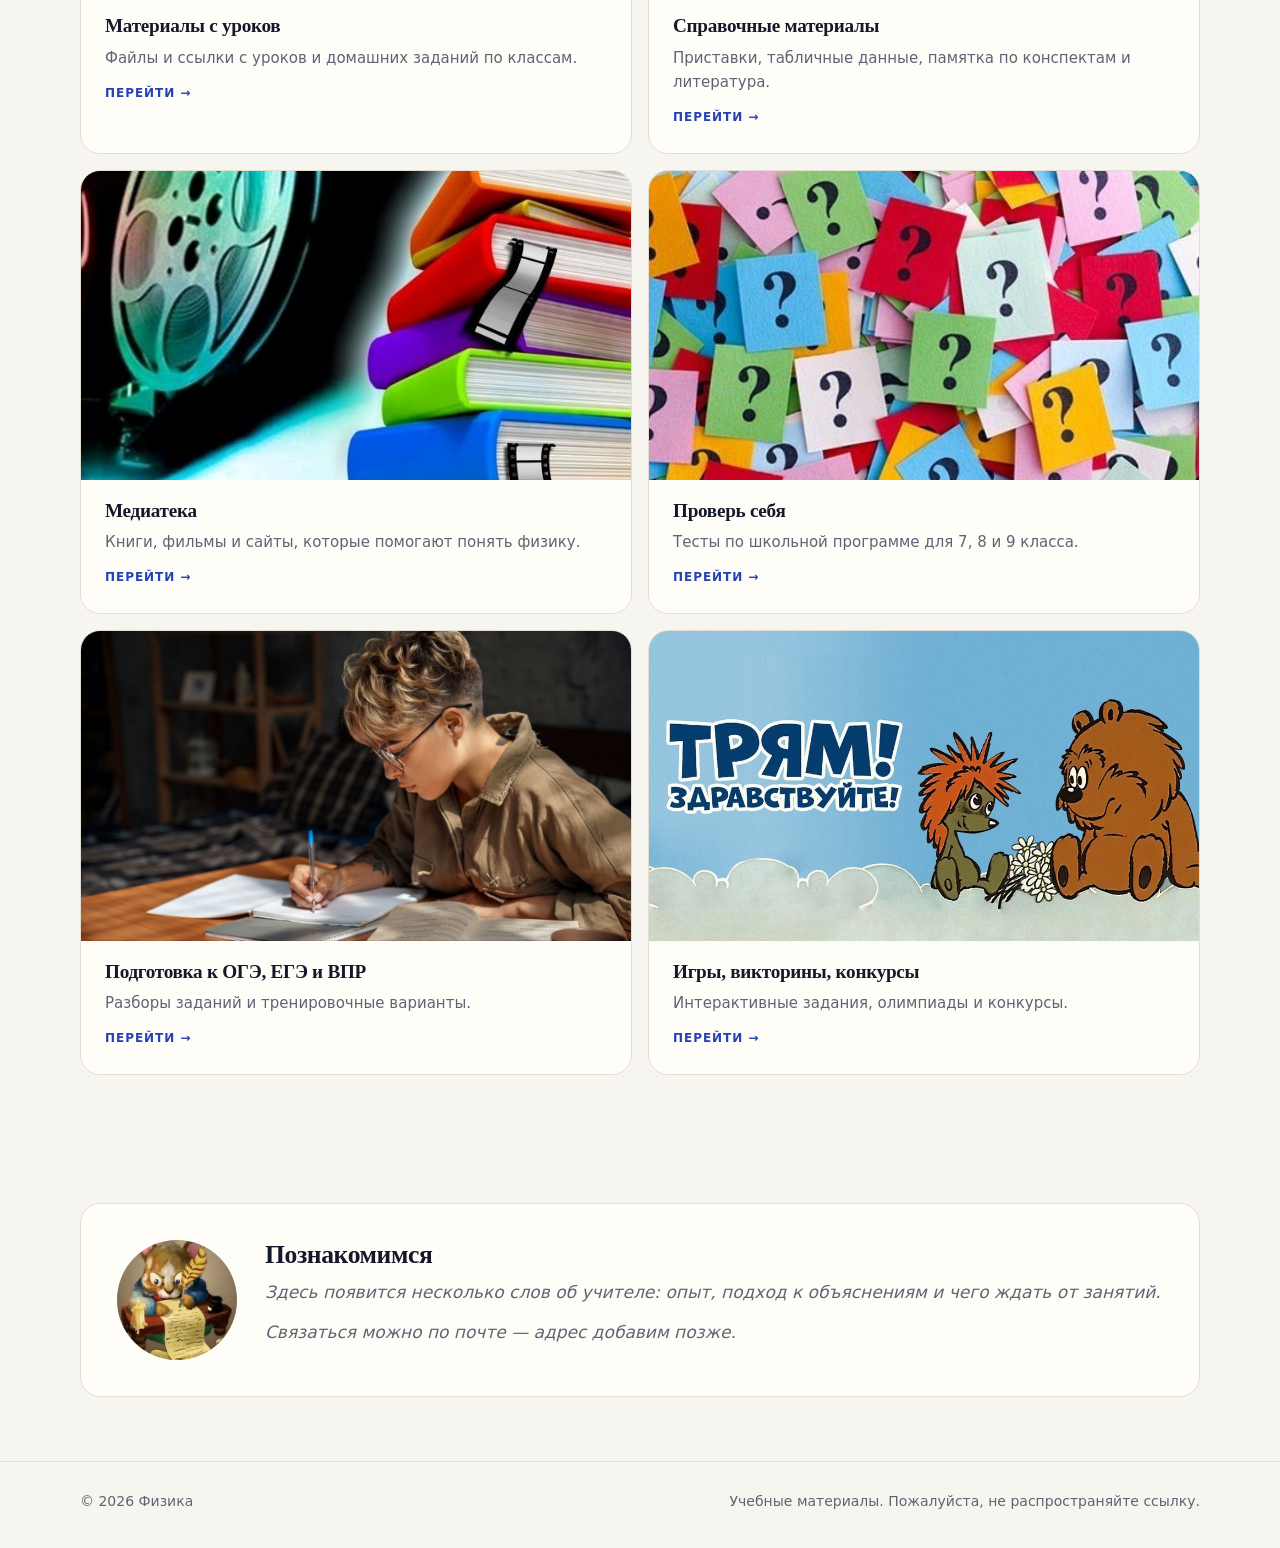
==== commit 9b3be056: "Add top navigation with dropdown sections" ====
--- a/index.html
+++ b/index.html
@@ -12,20 +12,72 @@
 <body>
   <a class="skip-link" href="#main">Перейти к содержимому</a>
 
-  <header class="site-header">
-    <div class="container header-inner">
-      <a class="brand" href="index.html">
-        <span class="brand-mark" aria-hidden="true">Φ</span>
-        <span class="brand-text">
-          <strong>Физика</strong>
-        </span>
-      </a>
-      <nav class="site-nav" aria-label="Основная навигация">
-        <a href="grade-7.html">7 класс</a>
-        <a href="grade-8.html">8 класс</a>
-        <a href="grade-9.html">9 класс</a>
-      </nav>
-    </div>
+  <header class="topnav">
+    <nav class="topnav-inner" aria-label="Основная навигация">
+      <a href="index.html">Главная страница</a>
+
+      <div class="nav-item">
+        <a href="materials.html">Материалы с уроков <span class="caret" aria-hidden="true">▾</span></a>
+        <div class="dropdown">
+          <a href="grade-7.html">7 класс</a>
+          <a href="grade-8.html">8 класс</a>
+          <a href="grade-9.html">9 класс</a>
+        </div>
+      </div>
+
+      <div class="nav-item">
+        <a href="grade-7.html">7 класс <span class="caret" aria-hidden="true">▾</span></a>
+        <div class="dropdown">
+          <a href="grade-7.html#topic-1">Вводный модуль</a>
+          <a href="grade-7.html#topic-3">Строение вещества</a>
+          <a href="grade-7.html#topic-4">Механическое движение</a>
+          <a href="grade-7.html">Все темы 7 класса</a>
+        </div>
+      </div>
+
+      <div class="nav-item">
+        <a href="grade-8.html">8 класс <span class="caret" aria-hidden="true">▾</span></a>
+        <div class="dropdown">
+          <a href="grade-8.html#topic-1">Строение и свойства вещества</a>
+          <a href="grade-8.html#topic-2">Температура. Внутренняя энергия</a>
+          <a href="grade-8.html#topic-3">Тепловые процессы</a>
+          <a href="grade-8.html">Все темы 8 класса</a>
+        </div>
+      </div>
+
+      <div class="nav-item">
+        <a href="grade-9.html">9 класс <span class="caret" aria-hidden="true">▾</span></a>
+        <div class="dropdown">
+          <a href="grade-9.html#topic-1">Механическое движение</a>
+          <a href="grade-9.html#topic-2">Законы Ньютона</a>
+          <a href="grade-9.html#topic-3">Закон сохранения импульса</a>
+          <a href="grade-9.html">Все темы 9 класса</a>
+        </div>
+      </div>
+
+      <a href="reference.html">Справочные материалы</a>
+
+      <div class="nav-item">
+        <a href="media.html">Медиатека <span class="caret" aria-hidden="true">▾</span></a>
+        <div class="dropdown">
+          <a href="media.html#books">Книги</a>
+          <a href="media.html#films">Фильмы</a>
+          <a href="media.html#sites">Сайты</a>
+        </div>
+      </div>
+
+      <div class="nav-item">
+        <a href="tests.html">Проверь себя <span class="caret" aria-hidden="true">▾</span></a>
+        <div class="dropdown">
+          <a href="tests.html#test-7">7 класс</a>
+          <a href="tests.html#test-8">8 класс</a>
+          <a href="tests.html#test-9">9 класс</a>
+          <a href="exams.html">ОГЭ, ЕГЭ и ВПР</a>
+        </div>
+      </div>
+
+      <a href="index.html#about">Познакомимся</a>
+    </nav>
   </header>
 
   <main id="main">
--- a/assets/style.css
+++ b/assets/style.css
@@ -1261,3 +1261,103 @@
     animation: none !important;
   }
 }
+
+
+/* ===== Верхнее меню ===== */
+
+.topnav {
+  position: sticky;
+  top: 0;
+  z-index: 100;
+  background: #1677a8;
+}
+
+.topnav-inner {
+  display: flex;
+  align-items: center;
+  width: min(1280px, calc(100% - 24px));
+  margin: 0 auto;
+  min-height: 54px;
+}
+
+.topnav > .topnav-inner > a,
+.nav-item > a {
+  display: inline-flex;
+  align-items: center;
+  gap: 6px;
+  height: 54px;
+  padding: 0 11px;
+  color: #fff;
+  font-size: 14.5px;
+  text-decoration: none;
+  white-space: nowrap;
+}
+
+.topnav a:hover {
+  background: rgba(255, 255, 255, .14);
+}
+
+.nav-item {
+  position: relative;
+}
+
+.caret {
+  font-size: 10px;
+  opacity: .85;
+}
+
+.dropdown {
+  position: absolute;
+  top: 100%;
+  left: 0;
+  display: none;
+  min-width: 250px;
+  padding: 8px 0;
+  background: #fff;
+  border-radius: 0 0 10px 10px;
+  box-shadow: 0 16px 34px rgba(10, 40, 60, .22);
+  z-index: 120;
+}
+
+.nav-item:hover .dropdown,
+.nav-item:focus-within .dropdown {
+  display: block;
+}
+
+.dropdown a {
+  display: block;
+  height: auto;
+  padding: 9px 18px;
+  color: #1b2b3a;
+  font-size: 14px;
+  line-height: 1.35;
+  text-decoration: none;
+  white-space: normal;
+}
+
+.dropdown a:hover {
+  background: #eaf3fa;
+  color: #0f5f8a;
+}
+
+@media (max-width: 980px) {
+  .topnav-inner {
+    overflow-x: auto;
+    width: 100%;
+    padding: 0 8px;
+  }
+
+  .topnav > .topnav-inner > a,
+  .nav-item > a {
+    padding: 0 10px;
+    font-size: 14px;
+  }
+
+  .dropdown {
+    display: none !important;
+  }
+
+  .caret {
+    display: none;
+  }
+}
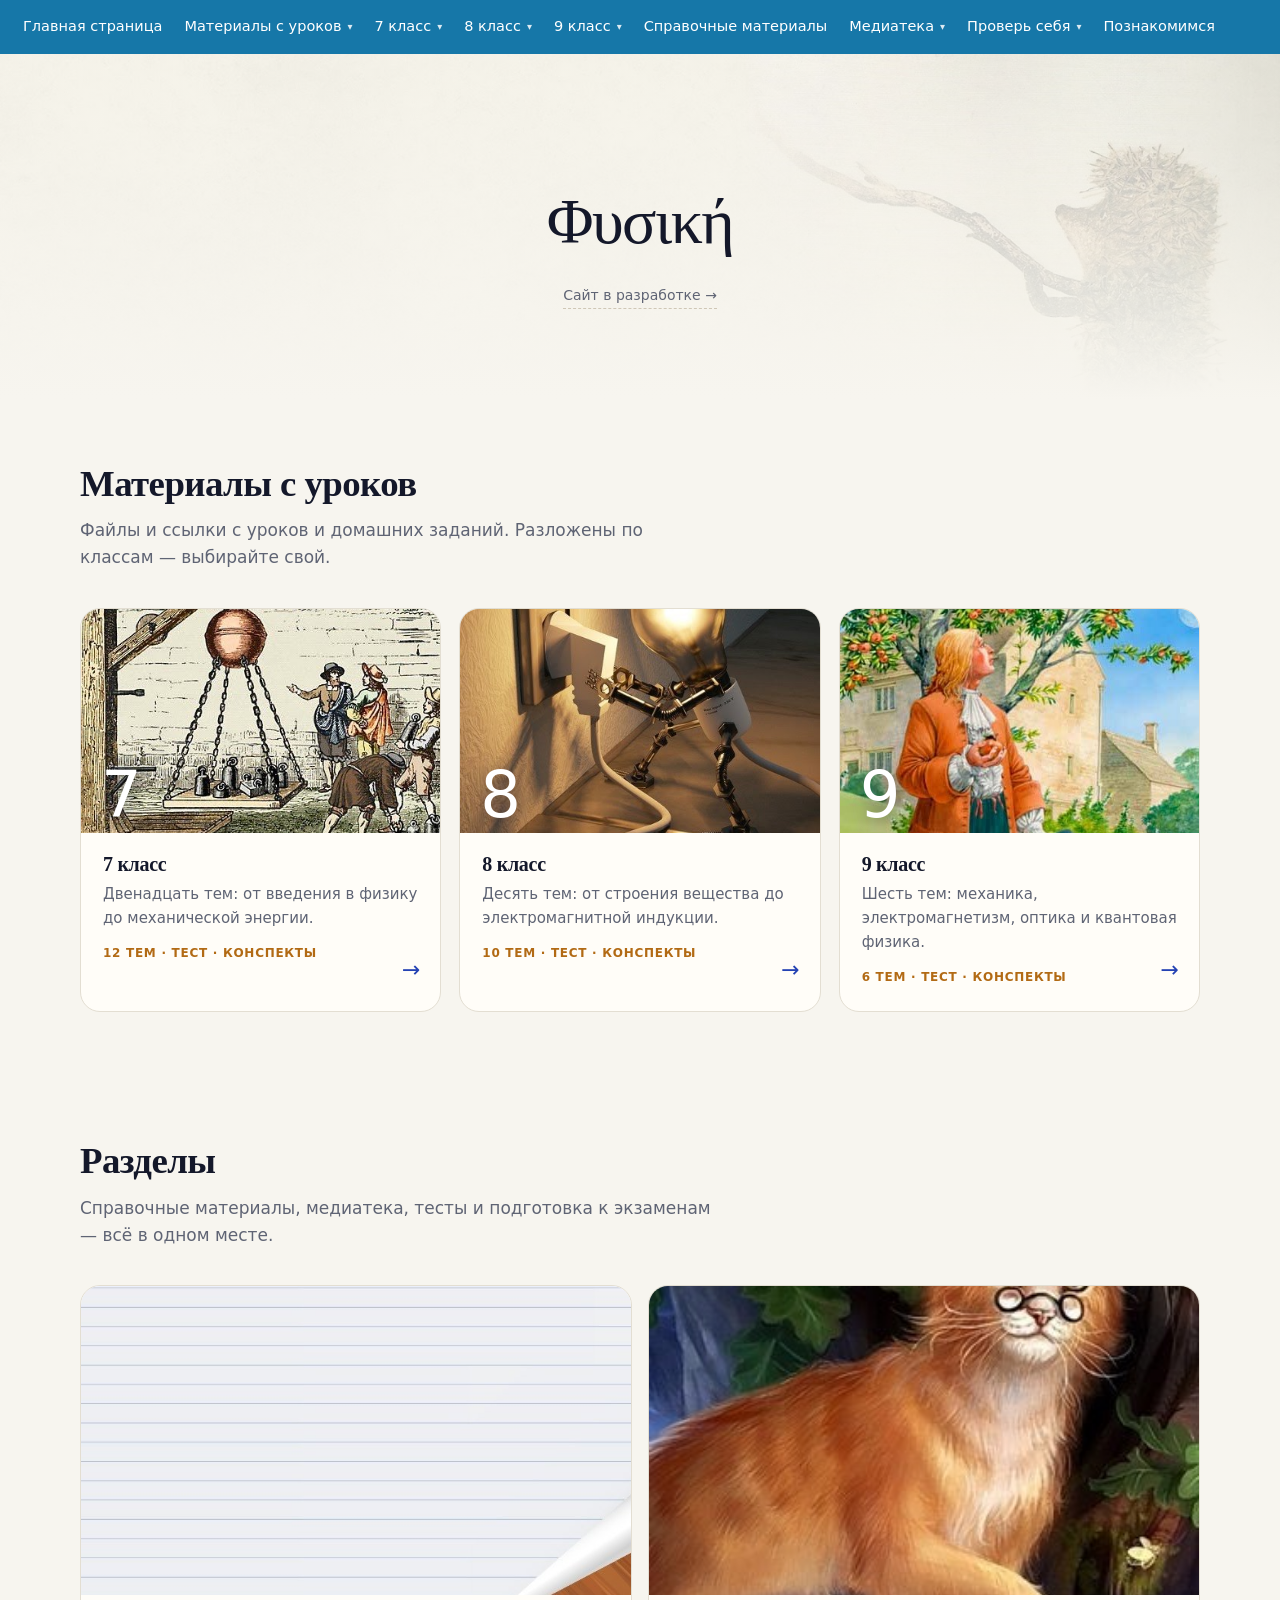
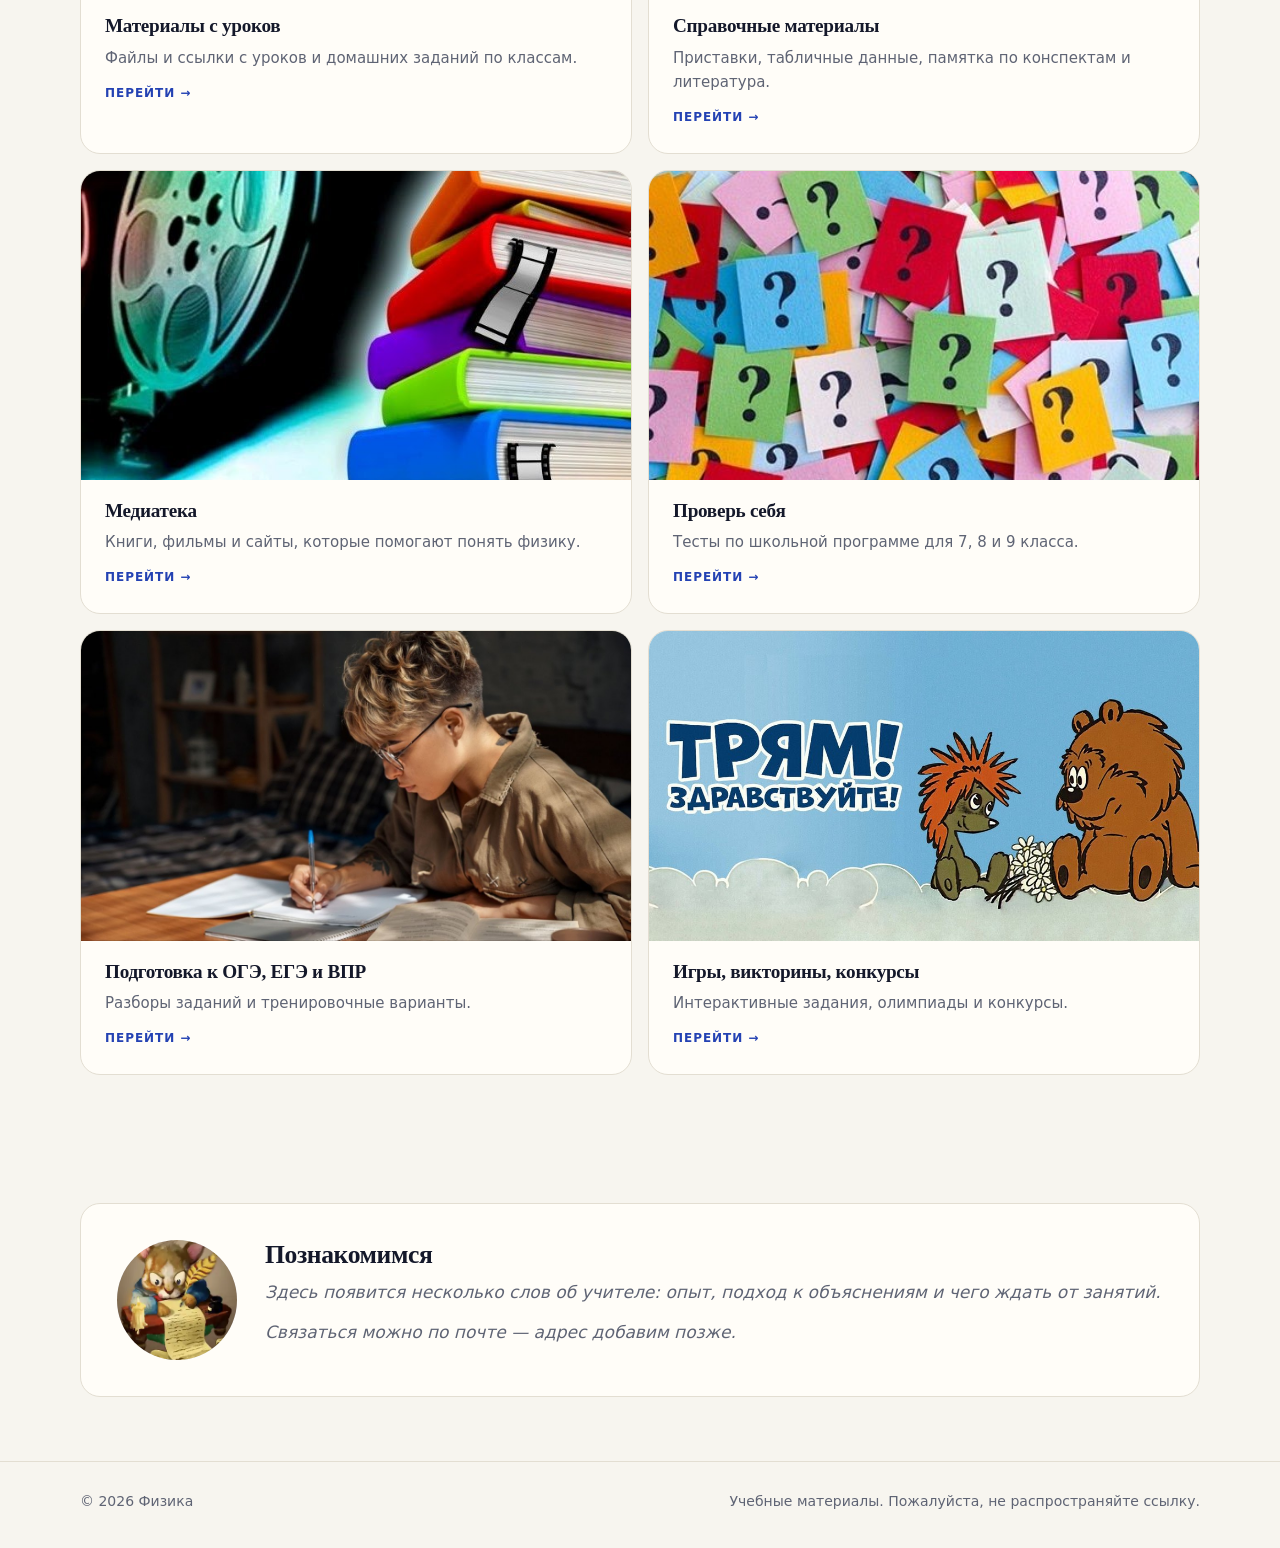
==== commit 8b5d8414: "Fill Check Yourself section with tests, games and form" ====
--- a/index.html
+++ b/index.html
@@ -63,6 +63,7 @@
           <a href="media.html#books">Книги</a>
           <a href="media.html#films">Фильмы</a>
           <a href="media.html#sites">Сайты</a>
+          <a href="media.html#games">Игры</a>
         </div>
       </div>
 
@@ -73,6 +74,9 @@
           <a href="tests.html#test-8">8 класс</a>
           <a href="tests.html#test-9">9 класс</a>
           <a href="exams.html">ОГЭ, ЕГЭ и ВПР</a>
+          <a href="tests.html#fg">Функциональная грамотность</a>
+          <a href="tests.html#games">Игры и викторины</a>
+          <a href="tests.html#olymp">Конкурсы и олимпиады</a>
         </div>
       </div>
 
--- a/assets/style.css
+++ b/assets/style.css
@@ -1340,7 +1340,7 @@
   color: #0f5f8a;
 }
 
-@media (max-width: 980px) {
+@media (max-width: 1100px) {
   .topnav-inner {
     overflow-x: auto;
     width: 100%;
@@ -1361,3 +1361,117 @@
     display: none;
   }
 }
+
+
+/* ===== Медиатека ===== */
+
+.media-section {
+  padding: 52px 0;
+  border-top: 1px solid var(--line);
+  scroll-margin-top: 72px;
+}
+
+.media-section h2 {
+  margin: 0 0 8px;
+  font-size: clamp(1.6rem, 3vw, 2.1rem);
+}
+
+.media-intro {
+  max-width: 65ch;
+  color: var(--muted);
+}
+
+.media-grid {
+  display: grid;
+  grid-template-columns: repeat(2, minmax(0, 1fr));
+  gap: 18px;
+  margin-top: 28px;
+}
+
+.media-group {
+  padding: 24px 26px;
+  border: 1px solid var(--line);
+  border-radius: 18px;
+  background: var(--surface);
+}
+
+.media-group h3 {
+  margin: 0;
+  font-size: 1.1rem;
+}
+
+.media-items {
+  margin: 12px 0 0;
+  padding: 0;
+  list-style: none;
+}
+
+.media-items li {
+  position: relative;
+  margin-top: 8px;
+  padding-left: 16px;
+  color: var(--muted);
+  font-size: 15px;
+}
+
+.media-items li::before {
+  content: "—";
+  position: absolute;
+  left: 0;
+  color: var(--amber);
+}
+
+.media-items strong {
+  color: var(--ink);
+  font-weight: 600;
+}
+
+.media-source {
+  margin-top: 24px;
+  color: var(--muted);
+  font-size: 14px;
+}
+
+.media-empty {
+  margin-top: 16px;
+  color: var(--muted);
+  font-style: italic;
+}
+
+@media (max-width: 720px) {
+  .media-section {
+    padding: 40px 0;
+  }
+
+  .media-grid {
+    grid-template-columns: 1fr;
+  }
+}
+
+
+/* ===== Встроенная форма ===== */
+
+.form-embed-wrap {
+  margin-top: 32px;
+}
+
+.form-embed-wrap h3 {
+  margin: 0 0 14px;
+  font-family: var(--serif);
+  font-size: 1.2rem;
+}
+
+.form-embed {
+  width: 100%;
+  height: 640px;
+  border: 0;
+  border-radius: 16px;
+  background: #fff;
+  box-shadow: 0 1px 2px rgba(20, 24, 42, .06), 0 18px 40px -28px rgba(20, 24, 42, .35);
+}
+
+@media (max-width: 720px) {
+  .form-embed {
+    height: 560px;
+  }
+}
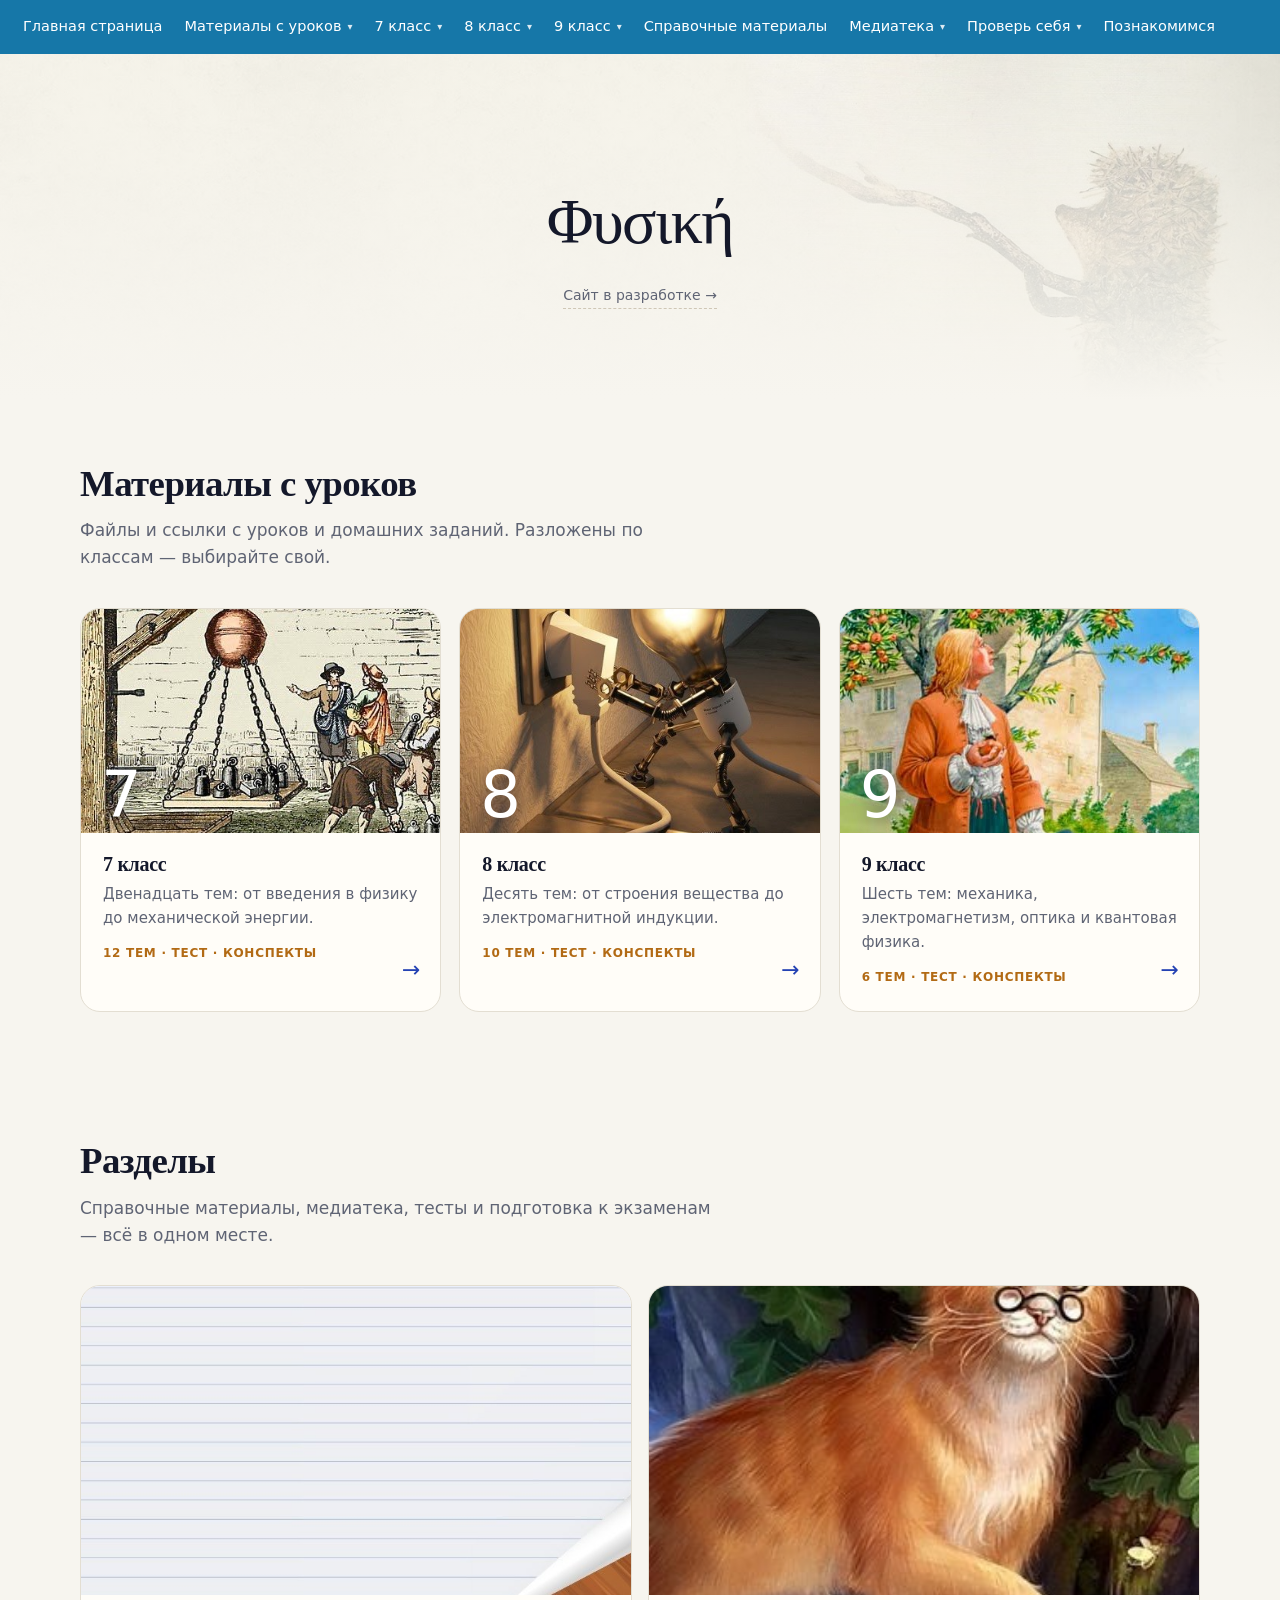
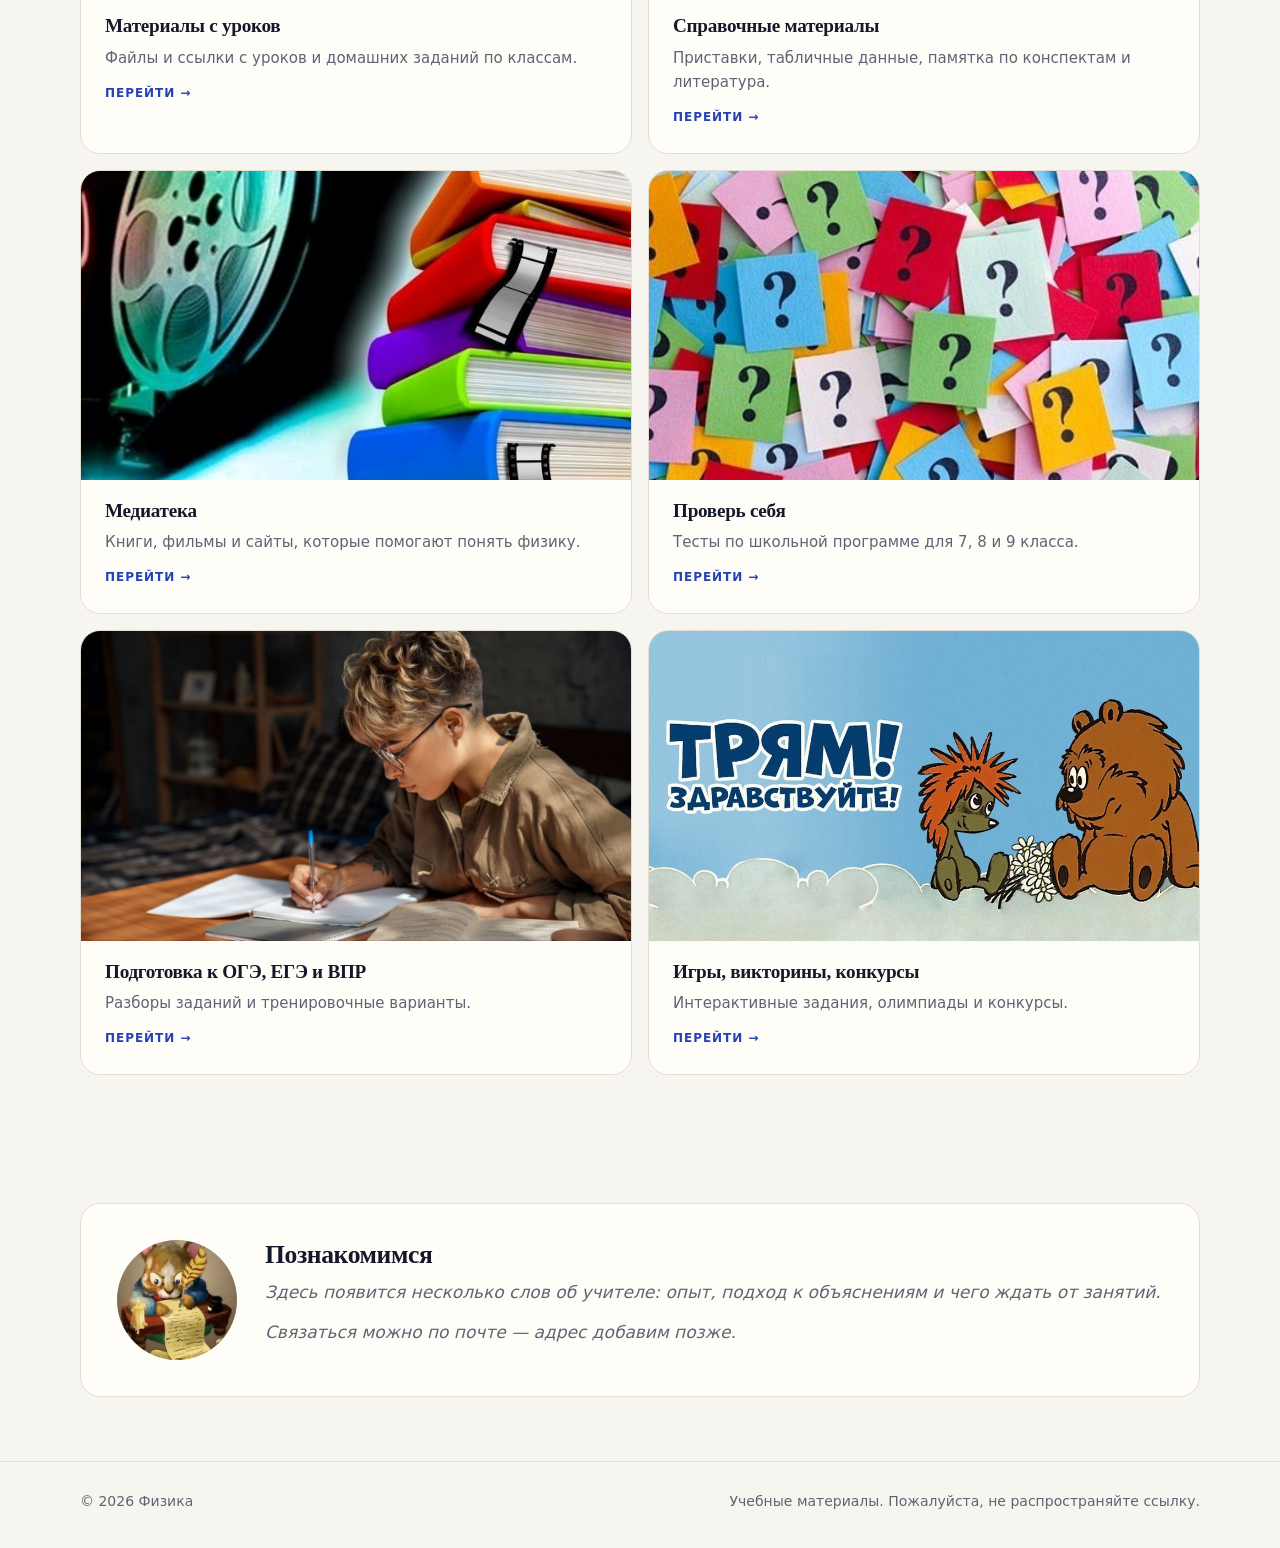
==== commit b16d7ff6: "Single-column topic list on phones" ====
--- a/index.html
+++ b/index.html
@@ -7,7 +7,7 @@
   <title>Физика</title>
   <meta name="description" content="Физика для 7–9 классов.">
   <link rel="icon" href="data:image/svg+xml,<svg xmlns='http://www.w3.org/2000/svg' viewBox='0 0 100 100'><rect width='100' height='100' rx='22' fill='%232442b3'/><text x='50' y='73' font-size='62' text-anchor='middle' fill='white' font-family='Georgia'>Φ</text></svg>">
-  <link rel="stylesheet" href="assets/style.css">
+  <link rel="stylesheet" href="assets/style.css?v=8676a46d">
 </head>
 <body>
   <a class="skip-link" href="#main">Перейти к содержимому</a>
--- a/assets/style.css
+++ b/assets/style.css
@@ -1475,3 +1475,9 @@
     height: 560px;
   }
 }
+
+@media (max-width: 720px) {
+  .topic-index {
+    grid-template-columns: 1fr;
+  }
+}
